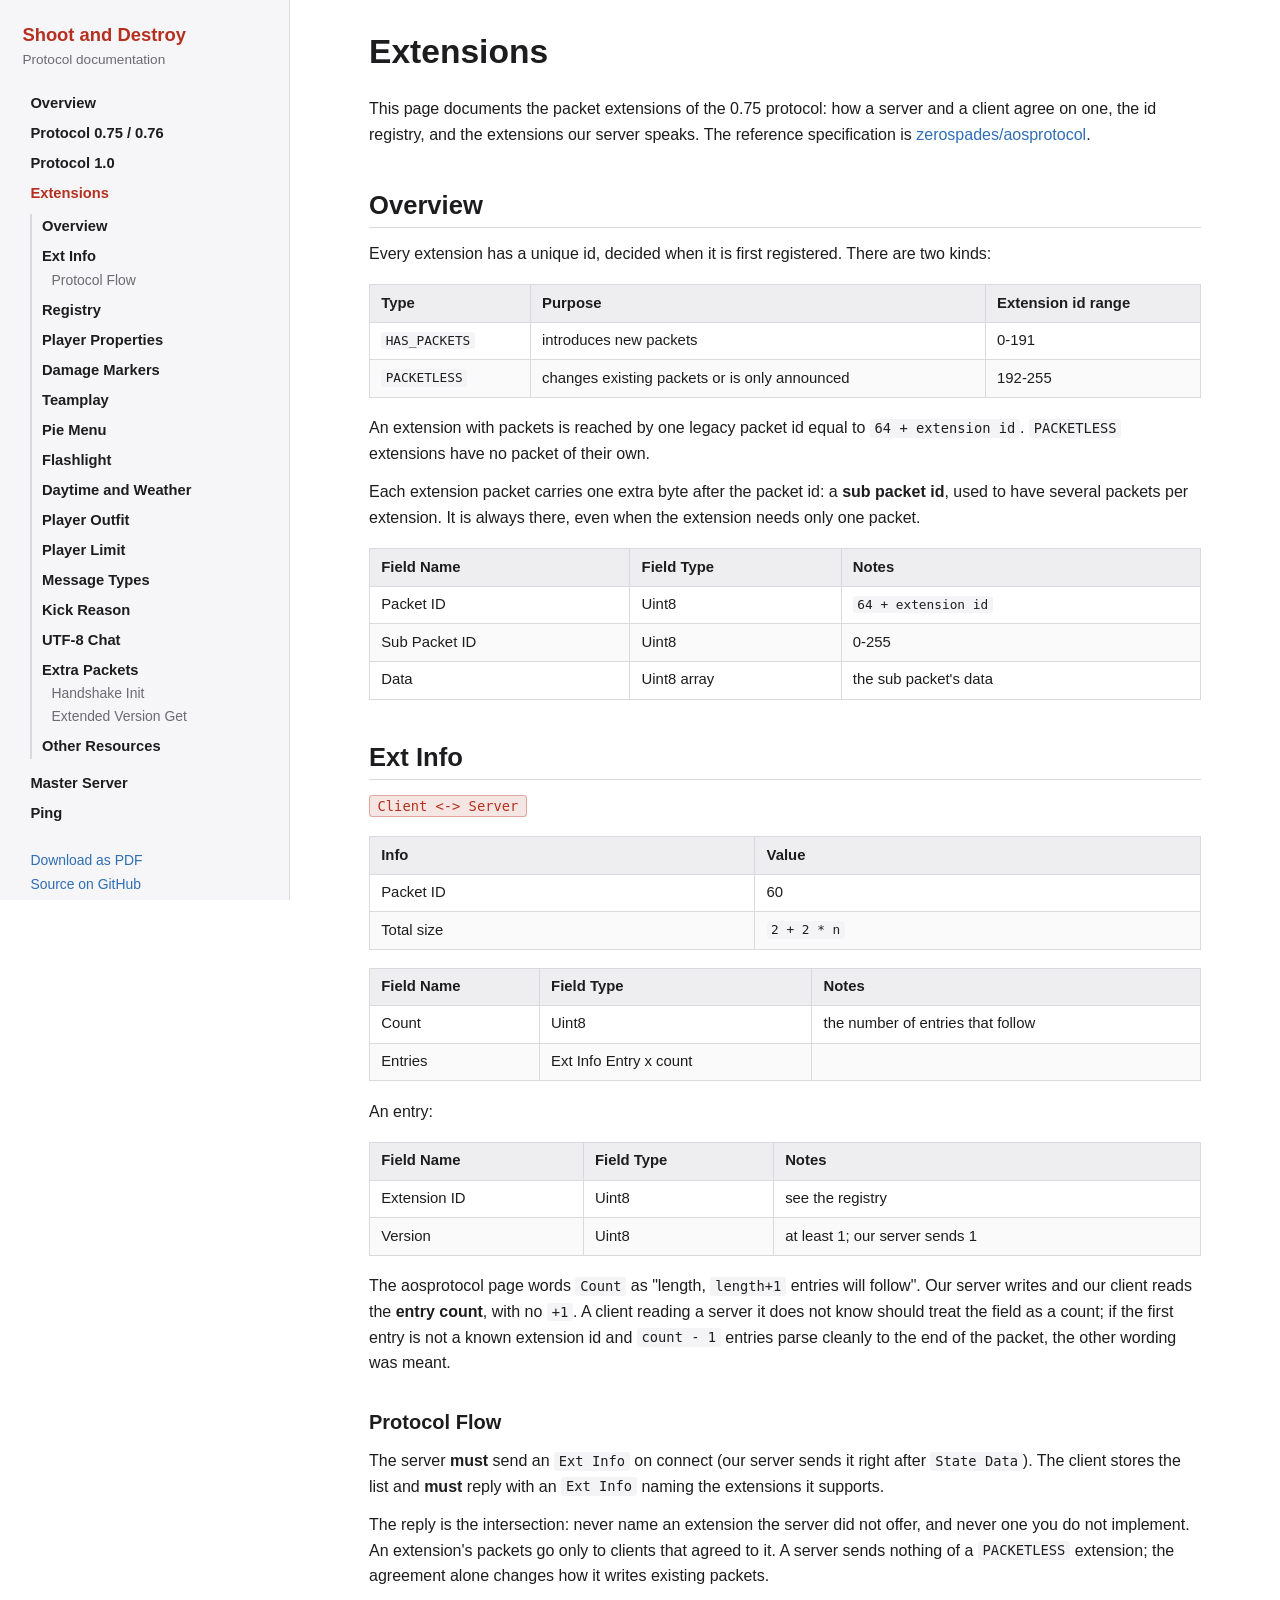
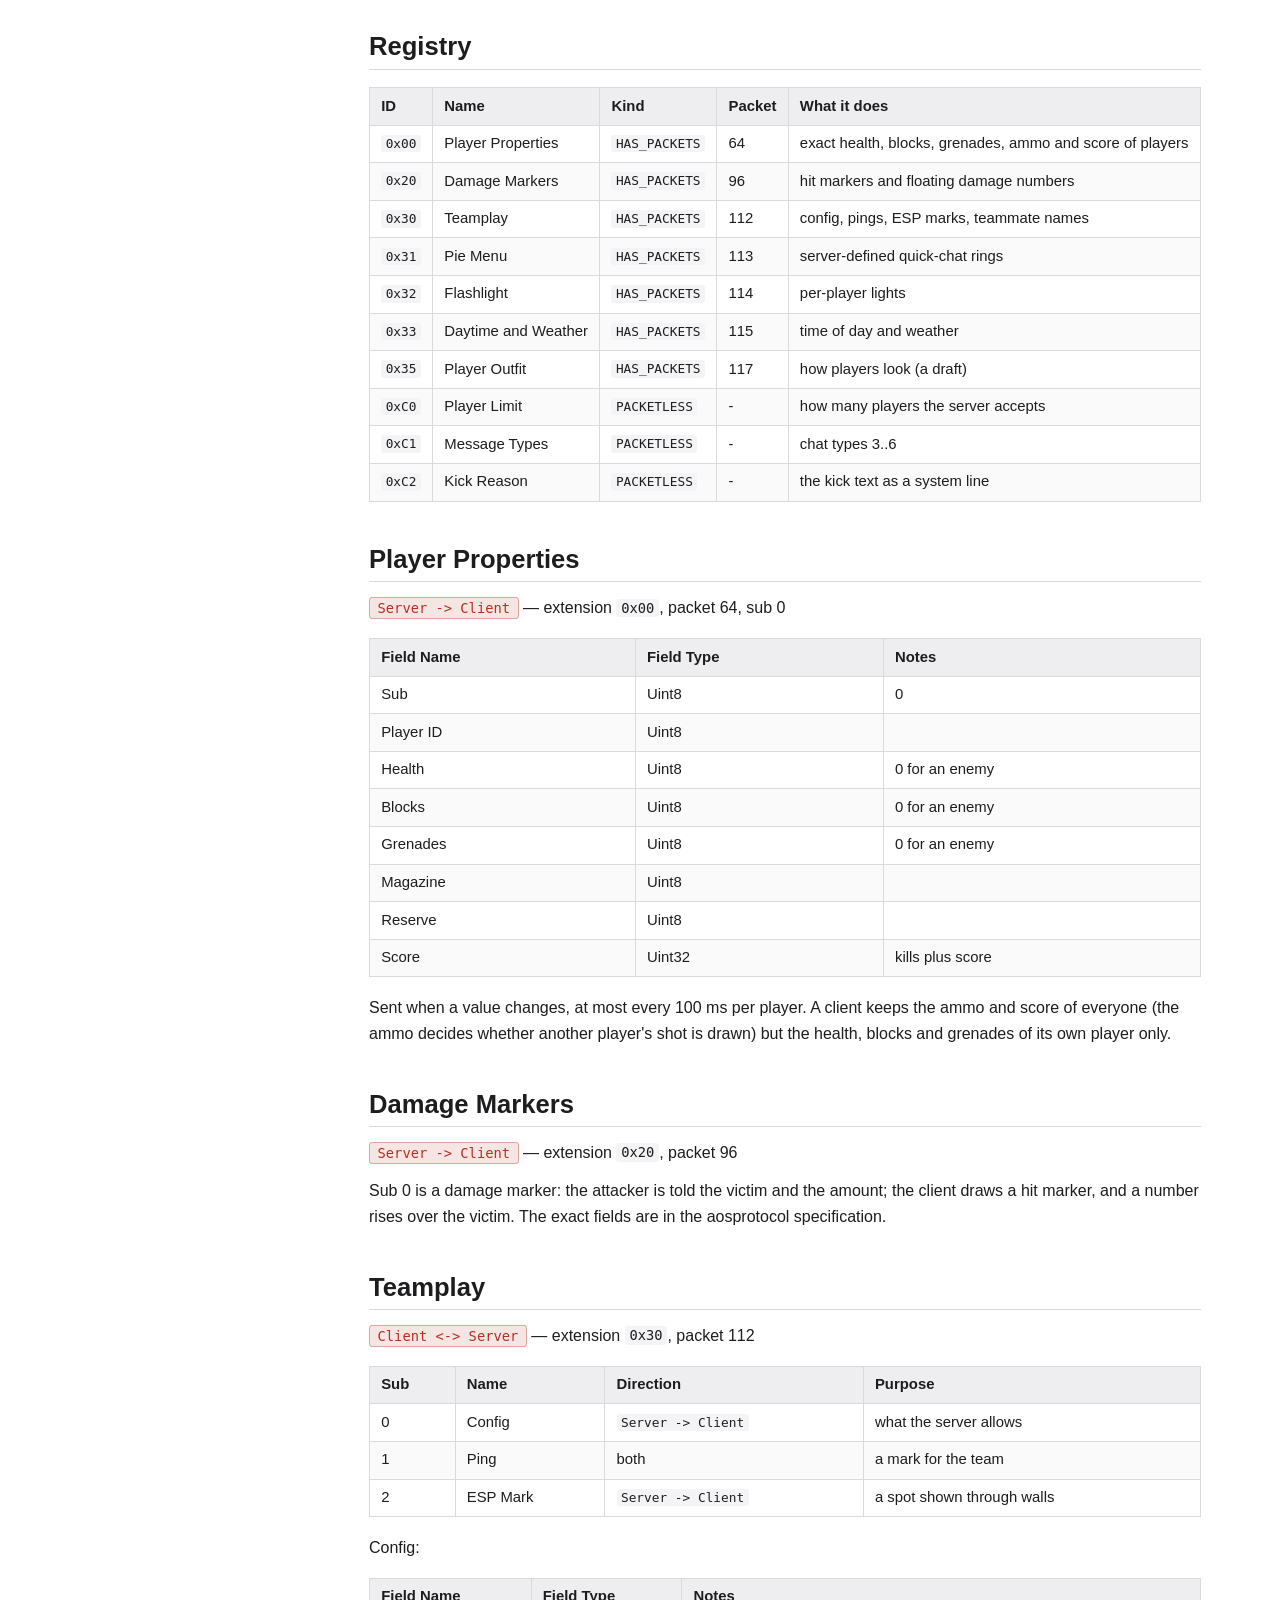
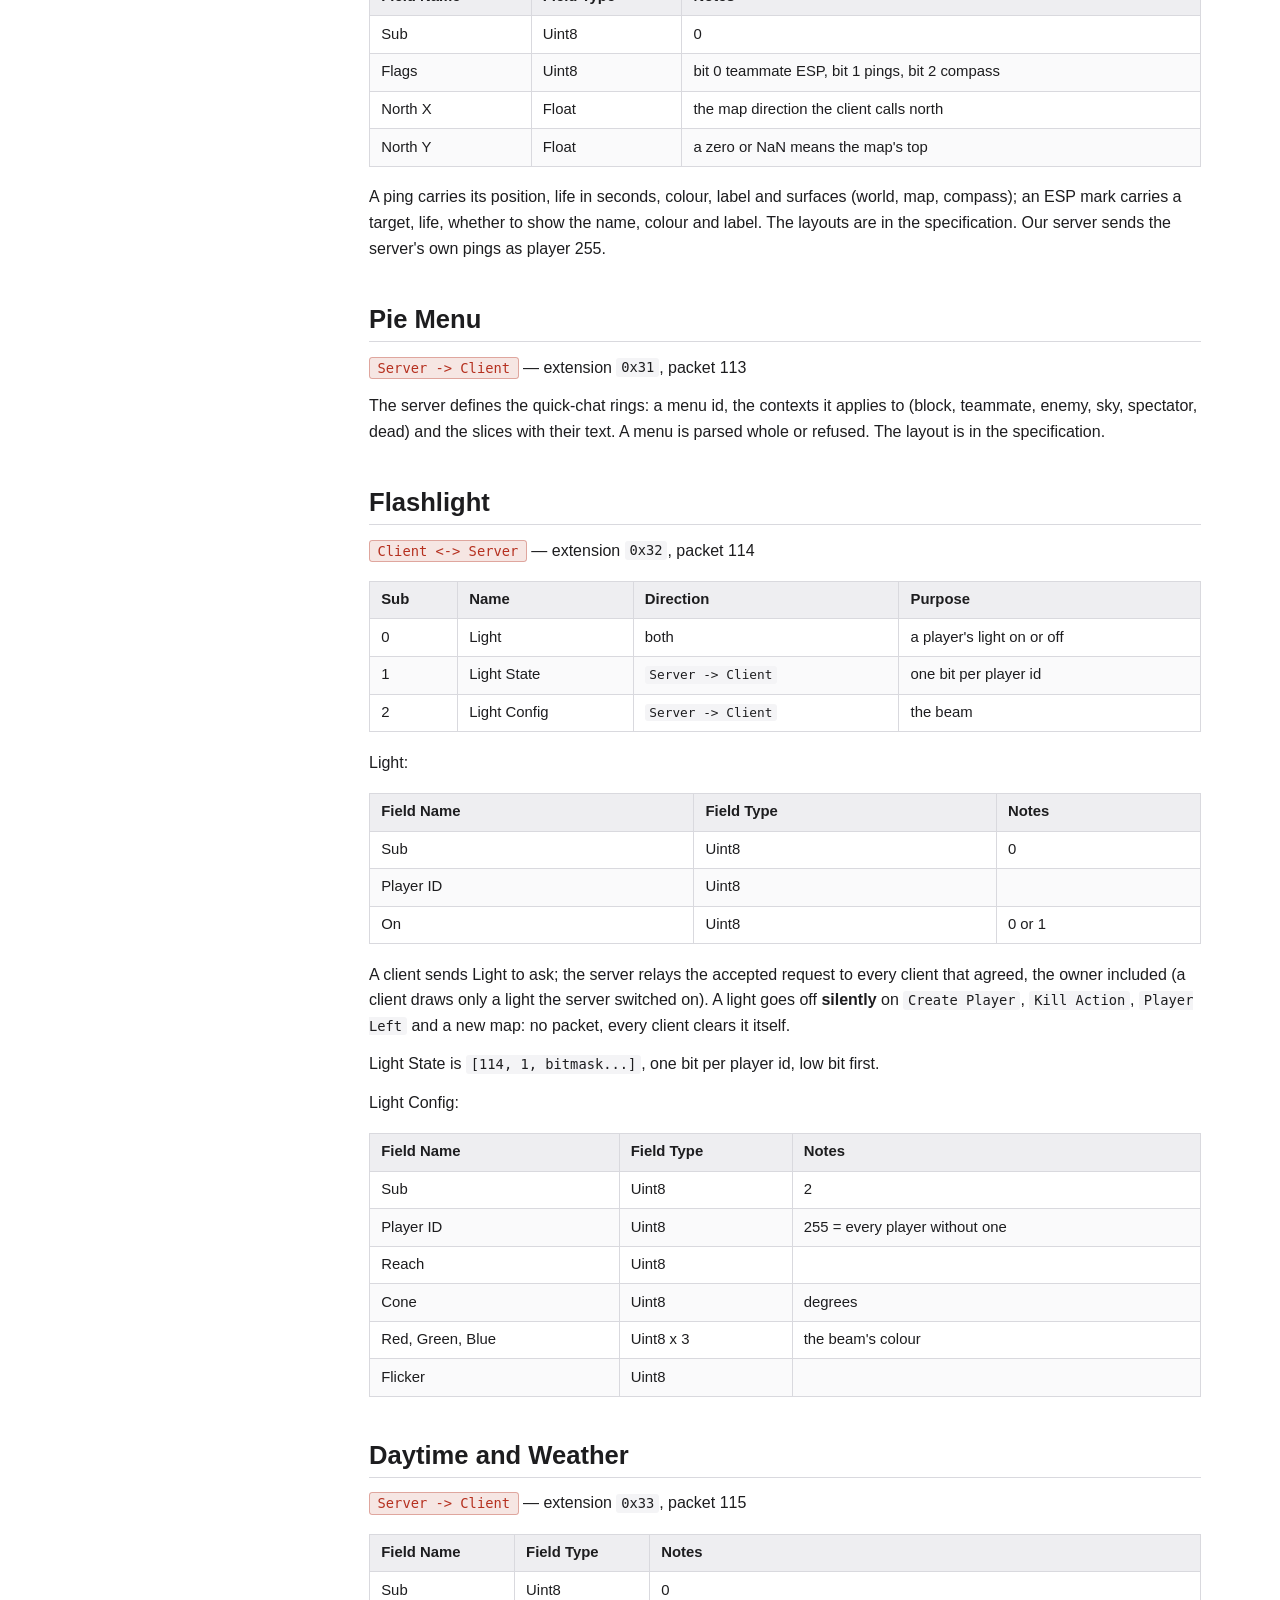
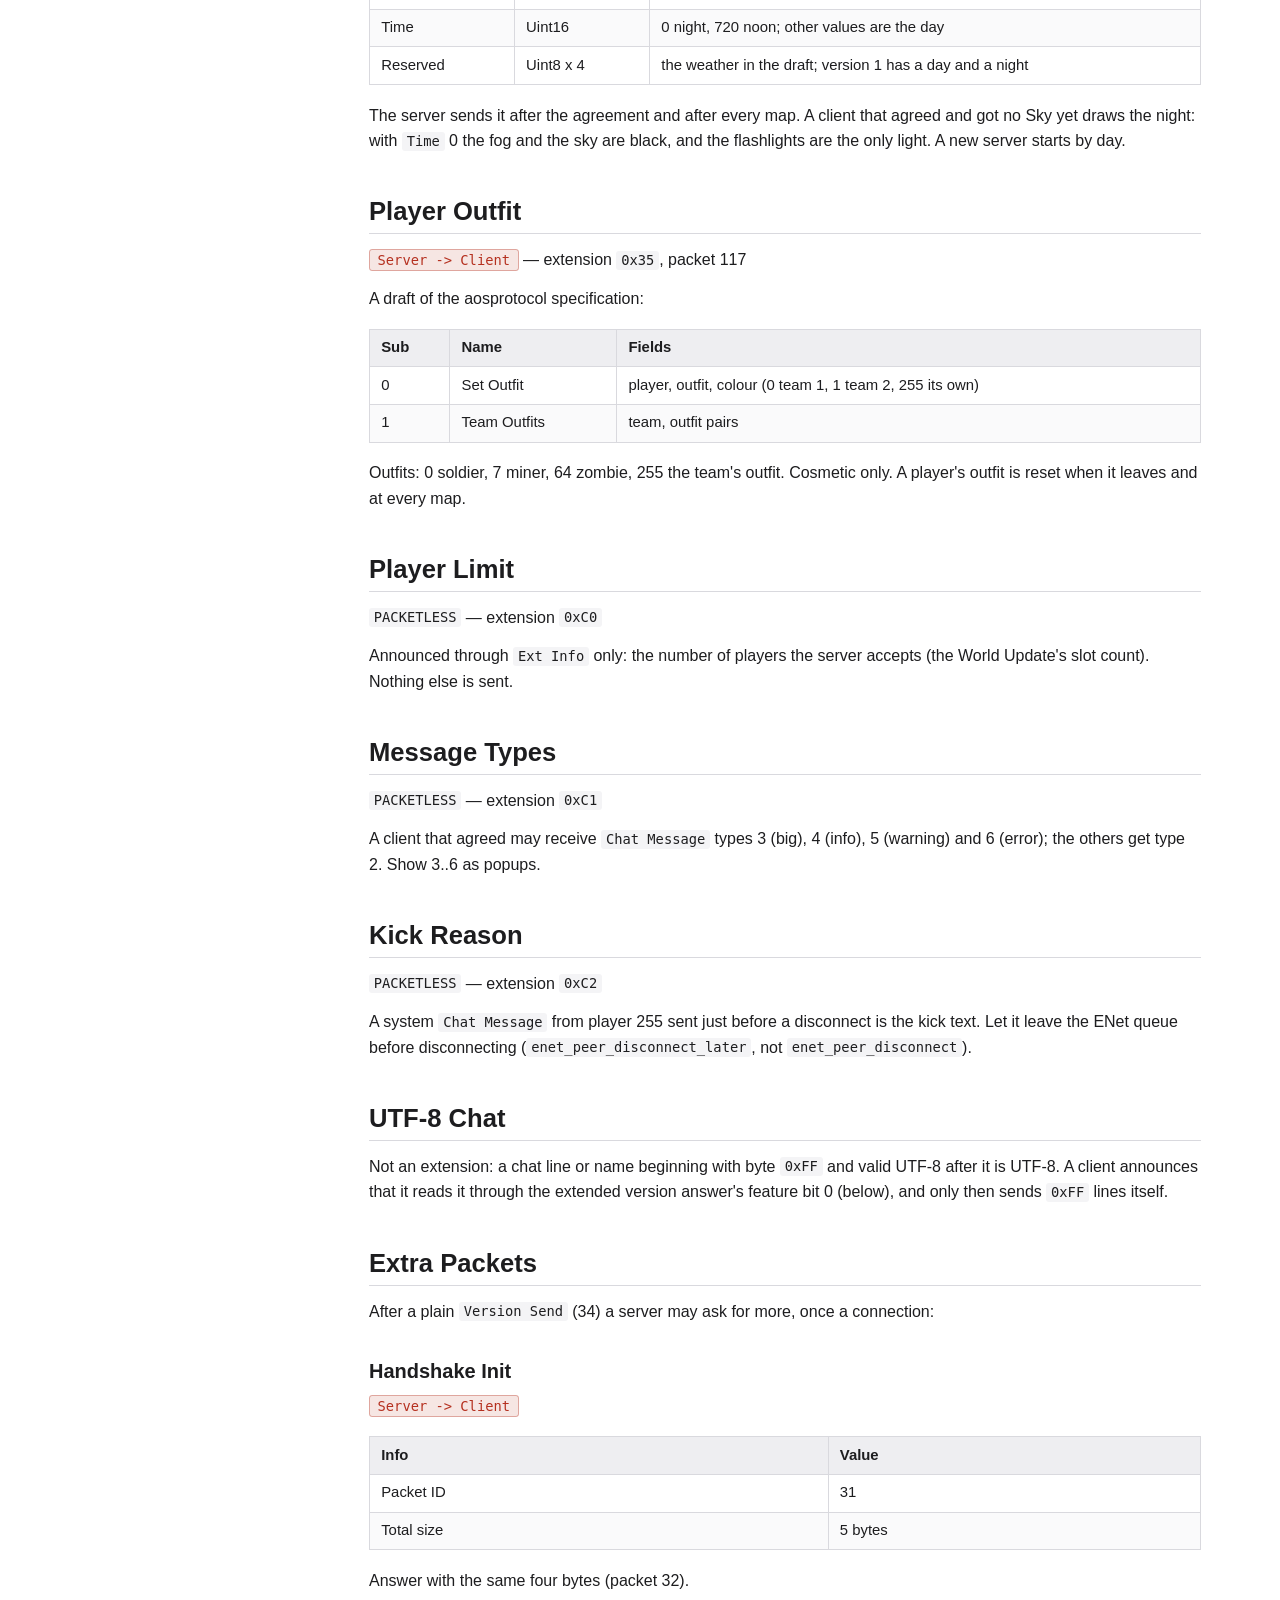
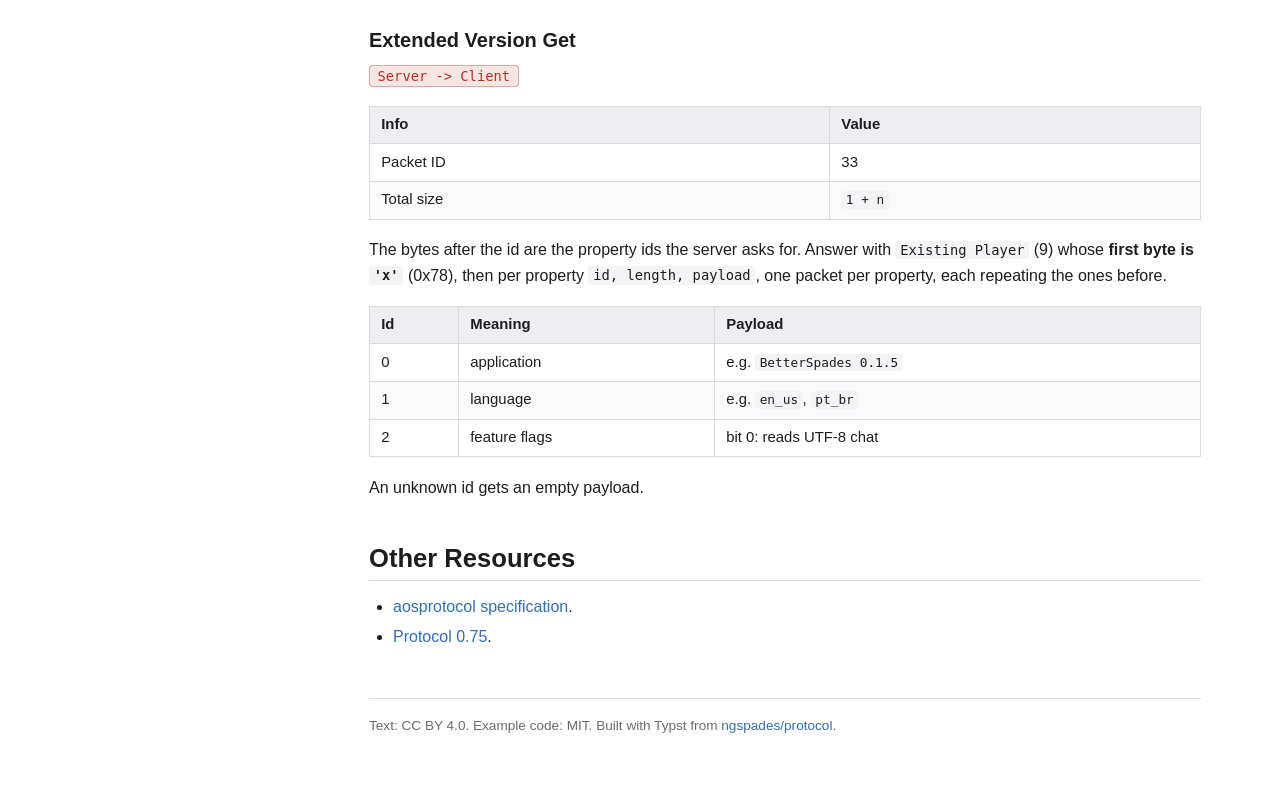
==== extensions/index.html @ 99707daf "Site built from 164c2e4" ====
<!DOCTYPE html><html lang="en"><head><meta charset="utf-8"><meta name="viewport" content="width=device-width, initial-scale=1"><title>Extensions | Shoot and Destroy Protocol Documentation</title><meta name="description" content="The 0.75 protocol extensions: negotiation, the id registry and the extensions our server speaks."><link rel="canonical" href="https://ngspades.github.io/protocol/extensions.html"><link rel="stylesheet" href="../style.css"></head><body><div class="layout"><nav class="sidebar"><a class="brand" href="../index.html">Shoot and Destroy</a><p class="brand-sub">Protocol documentation</p><ul class="pages"><li class><a href="../index.html">Overview</a></li><li class><a href="../protocol075.html">Protocol 0.75 / 0.76</a></li><li class><a href="../protocol10.html">Protocol 1.0</a></li><li class="current"><a href="#">Extensions</a><ul class="toc"><li class="l1"><a href="#overview">Overview</a></li><li class="l1"><a href="#ext-info">Ext Info</a></li><li class="l2"><a href="#protocol-flow">Protocol Flow</a></li><li class="l1"><a href="#registry">Registry</a></li><li class="l1"><a href="#player-properties">Player Properties</a></li><li class="l1"><a href="#damage-markers">Damage Markers</a></li><li class="l1"><a href="#teamplay">Teamplay</a></li><li class="l1"><a href="#pie-menu">Pie Menu</a></li><li class="l1"><a href="#flashlight">Flashlight</a></li><li class="l1"><a href="#daytime-and-weather">Daytime and Weather</a></li><li class="l1"><a href="#player-outfit">Player Outfit</a></li><li class="l1"><a href="#player-limit">Player Limit</a></li><li class="l1"><a href="#message-types">Message Types</a></li><li class="l1"><a href="#kick-reason">Kick Reason</a></li><li class="l1"><a href="#utf-8-chat">UTF-8 Chat</a></li><li class="l1"><a href="#extra-packets">Extra Packets</a></li><li class="l2"><a href="#handshake-init">Handshake Init</a></li><li class="l2"><a href="#extended-version-get">Extended Version Get</a></li><li class="l1"><a href="#other-resources">Other Resources</a></li></ul></li><li class><a href="../protocolmaster.html">Master Server</a></li><li class><a href="../protocolping.html">Ping</a></li></ul><p class="side-links"><a href="../pdf/ngspades-protocol.pdf">Download as PDF</a><a href="https://github.com/ngspades/protocol">Source on GitHub</a><a href="https://github.com/ngspades/protocol/tree/main/examples">C and Godot examples</a></p></nav><main><article class="doc"><h1>Extensions</h1><p>This page documents the packet extensions of the 0.75 protocol: how a server and a client agree on one, the id registry, and the extensions our server speaks. The reference specification is <a href="https://github.com/zerospades/aosprotocol">zerospades/aosprotocol</a>.</p><h2 id="overview"><a class="hl" href="#overview">Overview</a></h2><p>Every extension has a unique id, decided when it is first registered. There are two kinds:</p><div class="table-wrap"><table><thead><tr><th>Type</th><th>Purpose</th><th>Extension id range</th></tr></thead><tbody><tr><td><code>HAS_PACKETS</code></td><td>introduces new packets</td><td>0-191</td></tr><tr><td><code>PACKETLESS</code></td><td>changes existing packets or is only announced</td><td>192-255</td></tr></tbody></table></div><p>An extension with packets is reached by one legacy packet id equal to <code>64 + extension id</code>. <code>PACKETLESS</code> extensions have no packet of their own.</p><p>Each extension packet carries one extra byte after the packet id: a <strong>sub packet id</strong>, used to have several packets per extension. It is always there, even when the extension needs only one packet.</p><div class="table-wrap"><table><thead><tr><th>Field Name</th><th>Field Type</th><th>Notes</th></tr></thead><tbody><tr><td>Packet ID</td><td>Uint8</td><td><code>64 + extension id</code></td></tr><tr><td>Sub Packet ID</td><td>Uint8</td><td>0-255</td></tr><tr><td>Data</td><td>Uint8 array</td><td>the sub packet's data</td></tr></tbody></table></div><h2 id="ext-info"><a class="hl" href="#ext-info">Ext Info</a></h2><p class="dir"><code class="dir-badge">Client &lt;-> Server</code></p><div class="table-wrap"><table><thead><tr><th>Info</th><th>Value</th></tr></thead><tbody><tr><td>Packet ID</td><td>60</td></tr><tr><td>Total size</td><td><code>2 + 2 * n</code></td></tr></tbody></table></div><div class="table-wrap"><table><thead><tr><th>Field Name</th><th>Field Type</th><th>Notes</th></tr></thead><tbody><tr><td>Count</td><td>Uint8</td><td>the number of entries that follow</td></tr><tr><td>Entries</td><td>Ext Info Entry x count</td><td></td></tr></tbody></table></div><p>An entry:</p><div class="table-wrap"><table><thead><tr><th>Field Name</th><th>Field Type</th><th>Notes</th></tr></thead><tbody><tr><td>Extension ID</td><td>Uint8</td><td>see the registry</td></tr><tr><td>Version</td><td>Uint8</td><td>at least 1; our server sends 1</td></tr></tbody></table></div><p>The aosprotocol page words <code>Count</code> as "length, <code>length+1</code> entries will follow". Our server writes and our client reads the <strong>entry count</strong>, with no <code>+1</code>. A client reading a server it does not know should treat the field as a count; if the first entry is not a known extension id and <code>count - 1</code> entries parse cleanly to the end of the packet, the other wording was meant.</p><h3 id="protocol-flow"><a class="hl" href="#protocol-flow">Protocol Flow</a></h3><p>The server <strong>must</strong> send an <code>Ext Info</code> on connect (our server sends it right after <code>State Data</code>). The client stores the list and <strong>must</strong> reply with an <code>Ext Info</code> naming the extensions it supports.</p><p>The reply is the intersection: never name an extension the server did not offer, and never one you do not implement. An extension's packets go only to clients that agreed to it. A server sends nothing of a <code>PACKETLESS</code> extension; the agreement alone changes how it writes existing packets.</p><h2 id="registry"><a class="hl" href="#registry">Registry</a></h2><div class="table-wrap"><table><thead><tr><th>ID</th><th>Name</th><th>Kind</th><th>Packet</th><th>What it does</th></tr></thead><tbody><tr><td><code>0x00</code></td><td>Player Properties</td><td><code>HAS_PACKETS</code></td><td>64</td><td>exact health, blocks, grenades, ammo and score of players</td></tr><tr><td><code>0x20</code></td><td>Damage Markers</td><td><code>HAS_PACKETS</code></td><td>96</td><td>hit markers and floating damage numbers</td></tr><tr><td><code>0x30</code></td><td>Teamplay</td><td><code>HAS_PACKETS</code></td><td>112</td><td>config, pings, ESP marks, teammate names</td></tr><tr><td><code>0x31</code></td><td>Pie Menu</td><td><code>HAS_PACKETS</code></td><td>113</td><td>server-defined quick-chat rings</td></tr><tr><td><code>0x32</code></td><td>Flashlight</td><td><code>HAS_PACKETS</code></td><td>114</td><td>per-player lights</td></tr><tr><td><code>0x33</code></td><td>Daytime and Weather</td><td><code>HAS_PACKETS</code></td><td>115</td><td>time of day and weather</td></tr><tr><td><code>0x35</code></td><td>Player Outfit</td><td><code>HAS_PACKETS</code></td><td>117</td><td>how players look (a draft)</td></tr><tr><td><code>0xC0</code></td><td>Player Limit</td><td><code>PACKETLESS</code></td><td>-</td><td>how many players the server accepts</td></tr><tr><td><code>0xC1</code></td><td>Message Types</td><td><code>PACKETLESS</code></td><td>-</td><td>chat types 3..6</td></tr><tr><td><code>0xC2</code></td><td>Kick Reason</td><td><code>PACKETLESS</code></td><td>-</td><td>the kick text as a system line</td></tr></tbody></table></div><h2 id="player-properties"><a class="hl" href="#player-properties">Player Properties</a></h2><p class="dir"><code class="dir-badge">Server -> Client</code> — extension <code>0x00</code>, packet 64, sub 0</p><div class="table-wrap"><table><thead><tr><th>Field Name</th><th>Field Type</th><th>Notes</th></tr></thead><tbody><tr><td>Sub</td><td>Uint8</td><td>0</td></tr><tr><td>Player ID</td><td>Uint8</td><td></td></tr><tr><td>Health</td><td>Uint8</td><td>0 for an enemy</td></tr><tr><td>Blocks</td><td>Uint8</td><td>0 for an enemy</td></tr><tr><td>Grenades</td><td>Uint8</td><td>0 for an enemy</td></tr><tr><td>Magazine</td><td>Uint8</td><td></td></tr><tr><td>Reserve</td><td>Uint8</td><td></td></tr><tr><td>Score</td><td>Uint32</td><td>kills plus score</td></tr></tbody></table></div><p>Sent when a value changes, at most every 100 ms per player. A client keeps the ammo and score of everyone (the ammo decides whether another player's shot is drawn) but the health, blocks and grenades of its own player only.</p><h2 id="damage-markers"><a class="hl" href="#damage-markers">Damage Markers</a></h2><p class="dir"><code class="dir-badge">Server -> Client</code> — extension <code>0x20</code>, packet 96</p><p>Sub 0 is a damage marker: the attacker is told the victim and the amount; the client draws a hit marker, and a number rises over the victim. The exact fields are in the aosprotocol specification.</p><h2 id="teamplay"><a class="hl" href="#teamplay">Teamplay</a></h2><p class="dir"><code class="dir-badge">Client &lt;-> Server</code> — extension <code>0x30</code>, packet 112</p><div class="table-wrap"><table><thead><tr><th>Sub</th><th>Name</th><th>Direction</th><th>Purpose</th></tr></thead><tbody><tr><td>0</td><td>Config</td><td><code>Server -> Client</code></td><td>what the server allows</td></tr><tr><td>1</td><td>Ping</td><td>both</td><td>a mark for the team</td></tr><tr><td>2</td><td>ESP Mark</td><td><code>Server -> Client</code></td><td>a spot shown through walls</td></tr></tbody></table></div><p>Config:</p><div class="table-wrap"><table><thead><tr><th>Field Name</th><th>Field Type</th><th>Notes</th></tr></thead><tbody><tr><td>Sub</td><td>Uint8</td><td>0</td></tr><tr><td>Flags</td><td>Uint8</td><td>bit 0 teammate ESP, bit 1 pings, bit 2 compass</td></tr><tr><td>North X</td><td>Float</td><td>the map direction the client calls north</td></tr><tr><td>North Y</td><td>Float</td><td>a zero or NaN means the map's top</td></tr></tbody></table></div><p>A ping carries its position, life in seconds, colour, label and surfaces (world, map, compass); an ESP mark carries a target, life, whether to show the name, colour and label. The layouts are in the specification. Our server sends the server's own pings as player 255.</p><h2 id="pie-menu"><a class="hl" href="#pie-menu">Pie Menu</a></h2><p class="dir"><code class="dir-badge">Server -> Client</code> — extension <code>0x31</code>, packet 113</p><p>The server defines the quick-chat rings: a menu id, the contexts it applies to (block, teammate, enemy, sky, spectator, dead) and the slices with their text. A menu is parsed whole or refused. The layout is in the specification.</p><h2 id="flashlight"><a class="hl" href="#flashlight">Flashlight</a></h2><p class="dir"><code class="dir-badge">Client &lt;-> Server</code> — extension <code>0x32</code>, packet 114</p><div class="table-wrap"><table><thead><tr><th>Sub</th><th>Name</th><th>Direction</th><th>Purpose</th></tr></thead><tbody><tr><td>0</td><td>Light</td><td>both</td><td>a player's light on or off</td></tr><tr><td>1</td><td>Light State</td><td><code>Server -> Client</code></td><td>one bit per player id</td></tr><tr><td>2</td><td>Light Config</td><td><code>Server -> Client</code></td><td>the beam</td></tr></tbody></table></div><p>Light:</p><div class="table-wrap"><table><thead><tr><th>Field Name</th><th>Field Type</th><th>Notes</th></tr></thead><tbody><tr><td>Sub</td><td>Uint8</td><td>0</td></tr><tr><td>Player ID</td><td>Uint8</td><td></td></tr><tr><td>On</td><td>Uint8</td><td>0 or 1</td></tr></tbody></table></div><p>A client sends Light to ask; the server relays the accepted request to every client that agreed, the owner included (a client draws only a light the server switched on). A light goes off <strong>silently</strong> on <code>Create Player</code>, <code>Kill Action</code>, <code>Player Left</code> and a new map: no packet, every client clears it itself.</p><p>Light State is <code>[114, 1, bitmask...]</code>, one bit per player id, low bit first.</p><p>Light Config:</p><div class="table-wrap"><table><thead><tr><th>Field Name</th><th>Field Type</th><th>Notes</th></tr></thead><tbody><tr><td>Sub</td><td>Uint8</td><td>2</td></tr><tr><td>Player ID</td><td>Uint8</td><td>255 = every player without one</td></tr><tr><td>Reach</td><td>Uint8</td><td></td></tr><tr><td>Cone</td><td>Uint8</td><td>degrees</td></tr><tr><td>Red, Green, Blue</td><td>Uint8 x 3</td><td>the beam's colour</td></tr><tr><td>Flicker</td><td>Uint8</td><td></td></tr></tbody></table></div><h2 id="daytime-and-weather"><a class="hl" href="#daytime-and-weather">Daytime and Weather</a></h2><p class="dir"><code class="dir-badge">Server -> Client</code> — extension <code>0x33</code>, packet 115</p><div class="table-wrap"><table><thead><tr><th>Field Name</th><th>Field Type</th><th>Notes</th></tr></thead><tbody><tr><td>Sub</td><td>Uint8</td><td>0</td></tr><tr><td>Time</td><td>Uint16</td><td>0 night, 720 noon; other values are the day</td></tr><tr><td>Reserved</td><td>Uint8 x 4</td><td>the weather in the draft; version 1 has a day and a night</td></tr></tbody></table></div><p>The server sends it after the agreement and after every map. A client that agreed and got no Sky yet draws the night: with <code>Time</code> 0 the fog and the sky are black, and the flashlights are the only light. A new server starts by day.</p><h2 id="player-outfit"><a class="hl" href="#player-outfit">Player Outfit</a></h2><p class="dir"><code class="dir-badge">Server -> Client</code> — extension <code>0x35</code>, packet 117</p><p>A draft of the aosprotocol specification:</p><div class="table-wrap"><table><thead><tr><th>Sub</th><th>Name</th><th>Fields</th></tr></thead><tbody><tr><td>0</td><td>Set Outfit</td><td>player, outfit, colour (0 team 1, 1 team 2, 255 its own)</td></tr><tr><td>1</td><td>Team Outfits</td><td>team, outfit pairs</td></tr></tbody></table></div><p>Outfits: 0 soldier, 7 miner, 64 zombie, 255 the team's outfit. Cosmetic only. A player's outfit is reset when it leaves and at every map.</p><h2 id="player-limit"><a class="hl" href="#player-limit">Player Limit</a></h2><p><code>PACKETLESS</code> — extension <code>0xC0</code></p><p>Announced through <code>Ext Info</code> only: the number of players the server accepts (the World Update's slot count). Nothing else is sent.</p><h2 id="message-types"><a class="hl" href="#message-types">Message Types</a></h2><p><code>PACKETLESS</code> — extension <code>0xC1</code></p><p>A client that agreed may receive <code>Chat Message</code> types 3 (big), 4 (info), 5 (warning) and 6 (error); the others get type 2. Show 3..6 as popups.</p><h2 id="kick-reason"><a class="hl" href="#kick-reason">Kick Reason</a></h2><p><code>PACKETLESS</code> — extension <code>0xC2</code></p><p>A system <code>Chat Message</code> from player 255 sent just before a disconnect is the kick text. Let it leave the ENet queue before disconnecting (<code>enet_peer_disconnect_later</code>, not <code>enet_peer_disconnect</code>).</p><h2 id="utf-8-chat"><a class="hl" href="#utf-8-chat">UTF-8 Chat</a></h2><p>Not an extension: a chat line or name beginning with byte <code>0xFF</code> and valid UTF-8 after it is UTF-8. A client announces that it reads it through the extended version answer's feature bit 0 (below), and only then sends <code>0xFF</code> lines itself.</p><h2 id="extra-packets"><a class="hl" href="#extra-packets">Extra Packets</a></h2><p>After a plain <code>Version Send</code> (34) a server may ask for more, once a connection:</p><h3 id="handshake-init"><a class="hl" href="#handshake-init">Handshake Init</a></h3><p class="dir"><code class="dir-badge">Server -> Client</code></p><div class="table-wrap"><table><thead><tr><th>Info</th><th>Value</th></tr></thead><tbody><tr><td>Packet ID</td><td>31</td></tr><tr><td>Total size</td><td>5 bytes</td></tr></tbody></table></div><p>Answer with the same four bytes (packet 32).</p><h3 id="extended-version-get"><a class="hl" href="#extended-version-get">Extended Version Get</a></h3><p class="dir"><code class="dir-badge">Server -> Client</code></p><div class="table-wrap"><table><thead><tr><th>Info</th><th>Value</th></tr></thead><tbody><tr><td>Packet ID</td><td>33</td></tr><tr><td>Total size</td><td><code>1 + n</code></td></tr></tbody></table></div><p>The bytes after the id are the property ids the server asks for. Answer with <code>Existing Player</code> (9) whose <strong>first byte is <code>'x'</code></strong> (0x78), then per property <code>id, length, payload</code>, one packet per property, each repeating the ones before.</p><div class="table-wrap"><table><thead><tr><th>Id</th><th>Meaning</th><th>Payload</th></tr></thead><tbody><tr><td>0</td><td>application</td><td>e.g. <code>BetterSpades 0.1.5</code></td></tr><tr><td>1</td><td>language</td><td>e.g. <code>en_us</code>, <code>pt_br</code></td></tr><tr><td>2</td><td>feature flags</td><td>bit 0: reads UTF-8 chat</td></tr></tbody></table></div><p>An unknown id gets an empty payload.</p><h2 id="other-resources"><a class="hl" href="#other-resources">Other Resources</a></h2><ul><li><a href="https://github.com/zerospades/aosprotocol">aosprotocol specification</a>.</li><li><a href="../protocol075.html">Protocol 0.75</a>.</li></ul></article><footer>Text: CC BY 4.0. Example code: MIT. Built with Typst from <a href="https://github.com/ngspades/protocol">ngspades/protocol</a>.</footer></main></div></body></html>
---- style.css ----
/* Stylesheet of the website built from the Typst sources (src/template.typ
   writes the markup it styles). Light and dark, no scripts, no web fonts. */

:root {
  --bg: #ffffff;
  --ink: #1d1d1f;
  --muted: #6b6b70;
  --line: #d9d9de;
  --accent: #b5301f;
  --link: #2f6db5;
  --side-bg: #f6f6f8;
  --code-bg: #f4f4f6;
  --head-bg: #eeeef1;
  --stripe: #fafafb;
  --note-bg: #eaf2fb;
  --note-bar: #2f6db5;
  --warn-bg: #fdf1e3;
  --warn-bar: #c77a12;
  --sans: Inter, "Helvetica Neue", Helvetica, Arimo, "Liberation Sans", "DejaVu Sans", system-ui, sans-serif;
  --mono: "JetBrains Mono", Menlo, "DejaVu Sans Mono", "Liberation Mono", ui-monospace, monospace;
}
@media (prefers-color-scheme: dark) {
  :root {
    --bg: #17171a;
    --ink: #e8e8ea;
    --muted: #9b9ba2;
    --line: #35353b;
    --accent: #ef7a66;
    --link: #7fb0ee;
    --side-bg: #1e1e22;
    --code-bg: #25252a;
    --head-bg: #2b2b31;
    --stripe: #1c1c20;
    --note-bg: #1b2a3b;
    --note-bar: #4c8fe0;
    --warn-bg: #3a2a16;
    --warn-bar: #e09a32;
  }
}

* { box-sizing: border-box; }
html { scroll-padding-top: 1rem; }
body {
  margin: 0;
  background: var(--bg);
  color: var(--ink);
  font: 16px/1.6 var(--sans);
  -webkit-text-size-adjust: 100%;
}
a { color: var(--link); text-decoration: none; }
a:hover { text-decoration: underline; }

.layout { display: flex; min-height: 100vh; }

/* ---- sidebar ---- */
.sidebar {
  flex: 0 0 290px;
  width: 290px;
  position: sticky;
  top: 0;
  align-self: flex-start;
  height: 100vh;
  overflow-y: auto;
  padding: 1.4rem 1rem 2rem 1.4rem;
  background: var(--side-bg);
  border-right: 1px solid var(--line);
  font-size: 0.92rem;
  line-height: 1.4;
}
.sidebar .brand { display: block; font-size: 1.15rem; font-weight: 700; color: var(--accent); }
.sidebar .brand:hover { text-decoration: none; }
.sidebar .brand-sub { margin: 0.1rem 0 1.2rem; color: var(--muted); font-size: 0.85rem; }
.sidebar ul { list-style: none; margin: 0; padding: 0; }
.sidebar .pages > li > a { display: block; padding: 0.3rem 0.5rem; border-radius: 4px; color: var(--ink); font-weight: 600; }
.sidebar .pages > li > a:hover { background: var(--line); text-decoration: none; }
.sidebar .pages > li.current > a { color: var(--accent); }
.sidebar .toc { margin: 0.2rem 0 0.6rem 0.5rem; border-left: 2px solid var(--line); }
.sidebar .toc li a { display: block; padding: 0.12rem 0.6rem; color: var(--muted); font-weight: 400; }
.sidebar .toc li a:hover { color: var(--ink); text-decoration: none; }
.sidebar .toc li.l1 a { color: var(--ink); font-weight: 600; margin-top: 0.35rem; }
.sidebar .toc li.l2 a { padding-left: 1.2rem; font-size: 0.87rem; }
.sidebar .side-links { margin-top: 1.4rem; display: flex; flex-direction: column; gap: 0.3rem; padding-left: 0.5rem; font-size: 0.87rem; }

/* ---- content ---- */
main { flex: 1 1 auto; min-width: 0; padding: 2rem 2.5rem 3rem; }
article.doc { max-width: 52rem; margin: 0 auto; }
article h1 { font-size: 2.1rem; line-height: 1.2; margin: 0 0 1.5rem; }
article h2 { font-size: 1.6rem; margin: 2.6rem 0 0.8rem; padding-bottom: 0.3rem; border-bottom: 1px solid var(--line); }
article h3 { font-size: 1.25rem; margin: 2.1rem 0 0.6rem; }
article h4 { font-size: 1.05rem; margin: 1.6rem 0 0.5rem; }
article h2, article h3, article h4 { line-height: 1.3; }
article h2 a.hl, article h3 a.hl, article h4 a.hl { color: inherit; }
article h2 a.hl:hover, article h3 a.hl:hover, article h4 a.hl:hover { text-decoration: none; }
article :target { background: color-mix(in srgb, var(--accent) 14%, transparent); }
article p { margin: 0.8rem 0; }
article ul, article ol { padding-left: 1.5rem; margin: 0.8rem 0; }
article li { margin: 0.3rem 0; }

code, pre { font-family: var(--mono); font-size: 0.86em; }
code { background: var(--code-bg); padding: 0.1em 0.35em; border-radius: 3px; }
pre {
  /* the highlighter's colours are for a light background */
  background: #f6f6f8;
  color: #1d1d1f;
  border: 1px solid var(--line);
  border-radius: 6px;
  padding: 0.8rem 1rem;
  overflow-x: auto;
  line-height: 1.5;
}
pre code { background: none; padding: 0; font-size: 0.9em; }

.table-wrap { overflow-x: auto; margin: 1.1rem 0; }
table { border-collapse: collapse; width: 100%; font-size: 0.93rem; }
th, td { text-align: left; vertical-align: top; padding: 0.4rem 0.7rem; border: 1px solid var(--line); }
th { background: var(--head-bg); font-weight: 600; white-space: nowrap; }
tbody tr:nth-child(even) { background: var(--stripe); }
td code { white-space: pre-wrap; word-break: break-word; }

p.dir { margin: 0.4rem 0 0.8rem; }
code.dir-badge {
  background: color-mix(in srgb, var(--accent) 12%, transparent);
  color: var(--accent);
  border: 1px solid color-mix(in srgb, var(--accent) 35%, transparent);
  padding: 0.15em 0.55em;
}

.callout { margin: 1.2rem 0; padding: 0.7rem 1rem; border-left: 4px solid; border-radius: 0 6px 6px 0; }
.callout p { margin: 0; }
.callout.note { background: var(--note-bg); border-color: var(--note-bar); }
.callout.warning { background: var(--warn-bg); border-color: var(--warn-bar); }

footer { max-width: 52rem; margin: 3rem auto 0; padding-top: 1rem; border-top: 1px solid var(--line); color: var(--muted); font-size: 0.85rem; }

@media (max-width: 900px) {
  .layout { display: block; }
  .sidebar { position: static; width: auto; height: auto; border-right: 0; border-bottom: 1px solid var(--line); }
  .sidebar .toc { display: none; }
  main { padding: 1.2rem 1rem 2rem; }
  article h1 { font-size: 1.7rem; }
}
@media print {
  .sidebar { display: none; }
  main { padding: 0; }
}
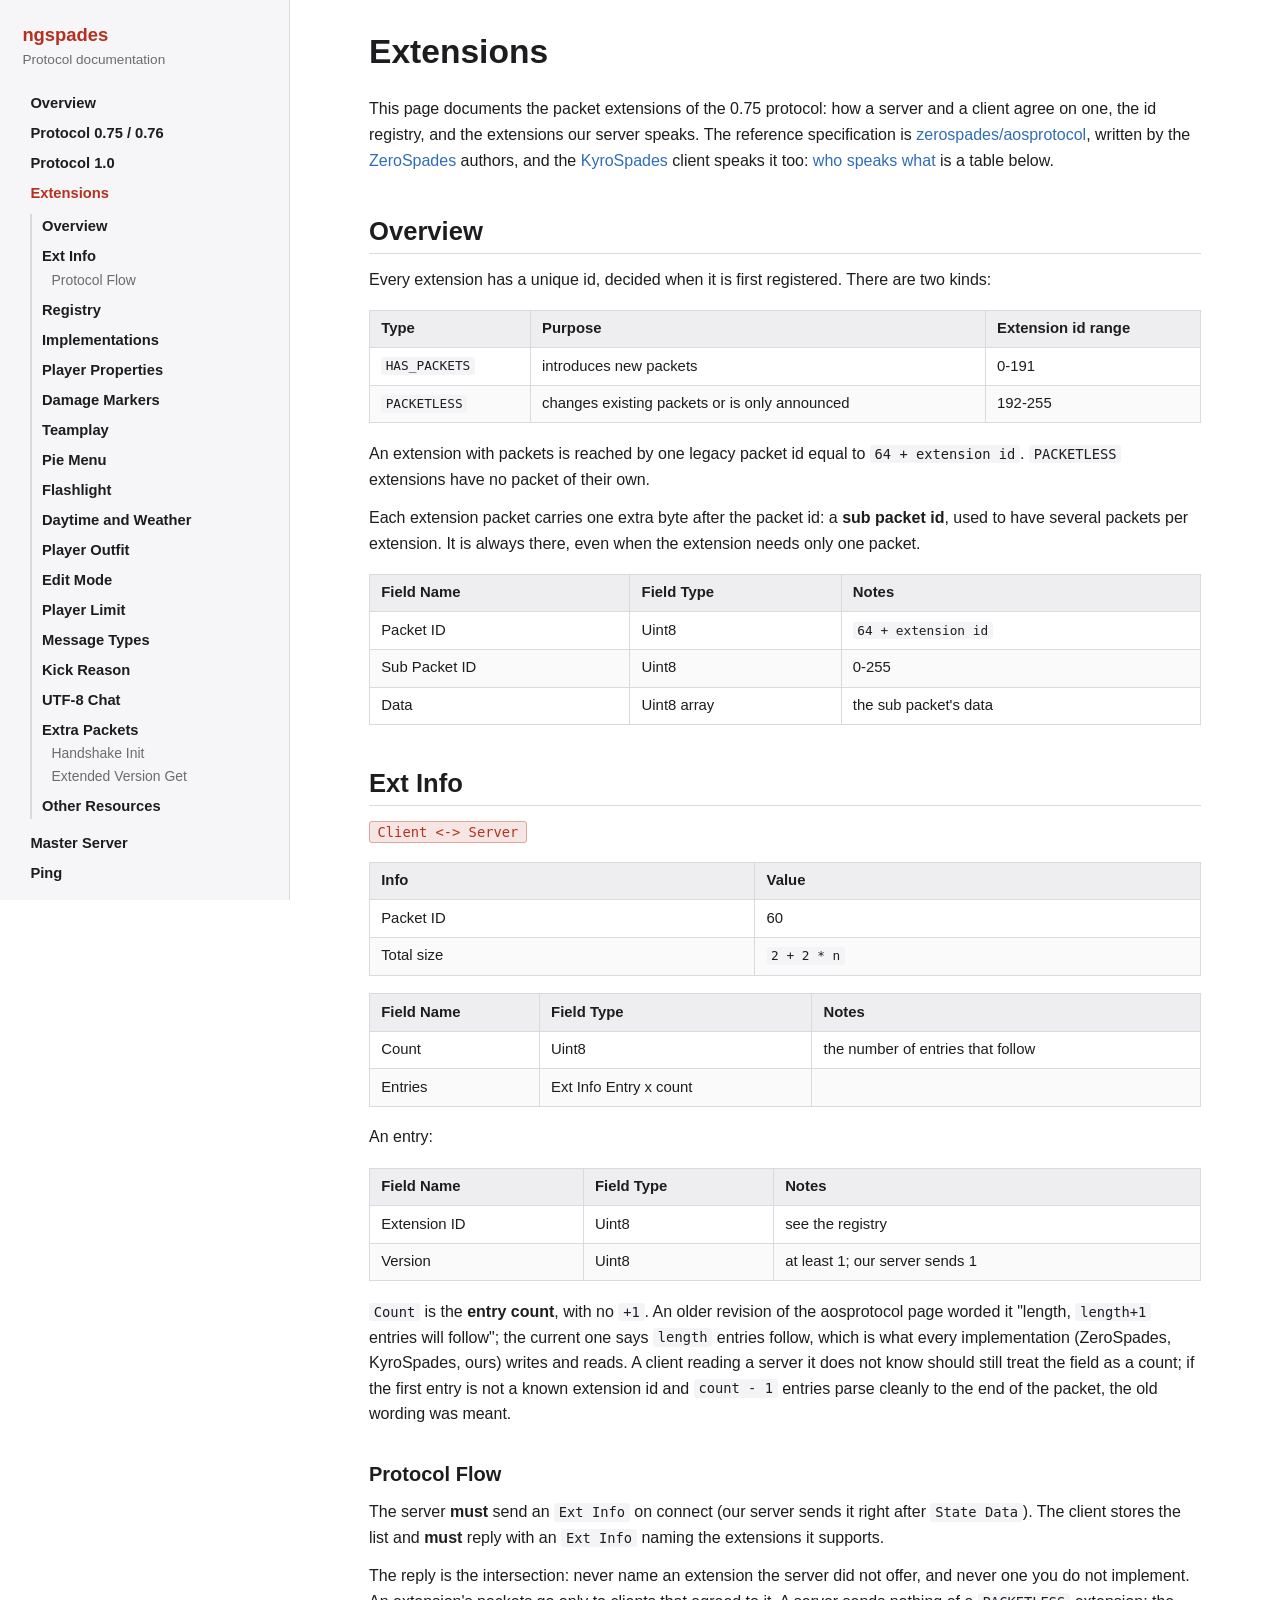
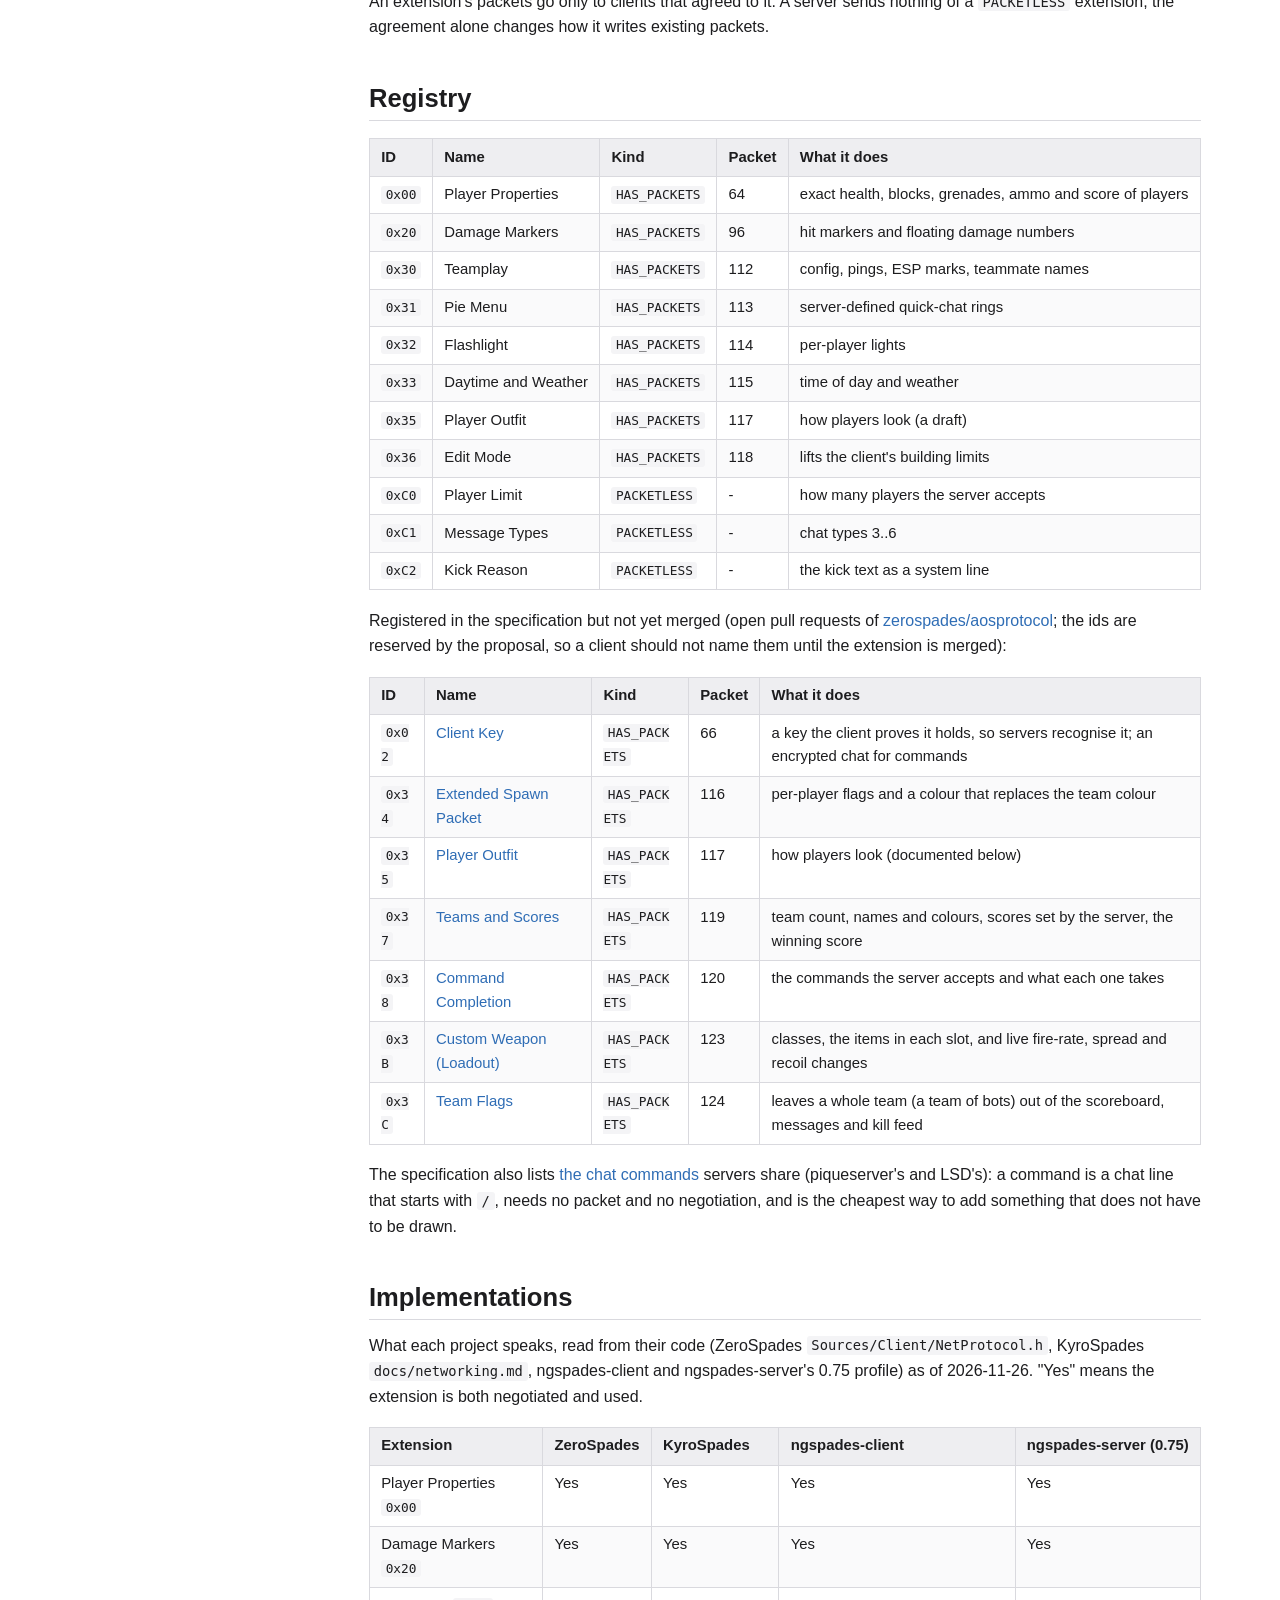
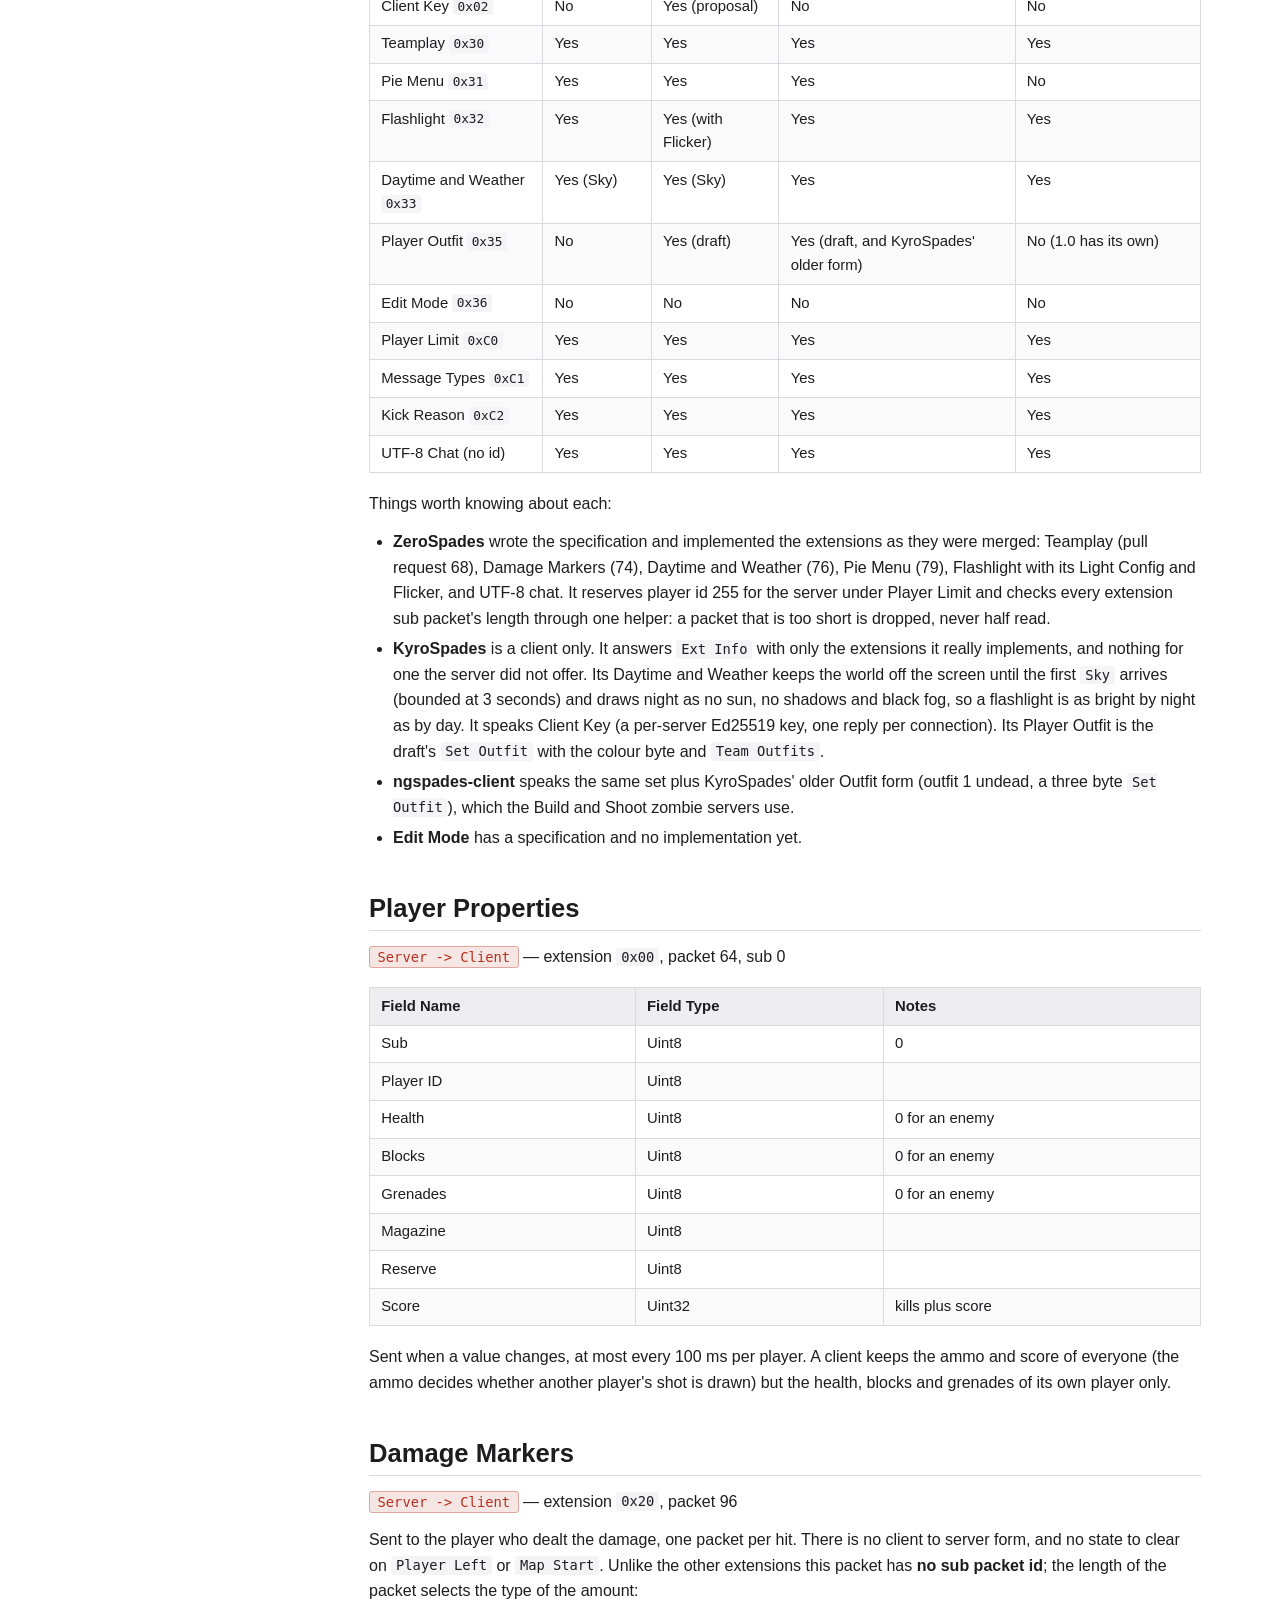
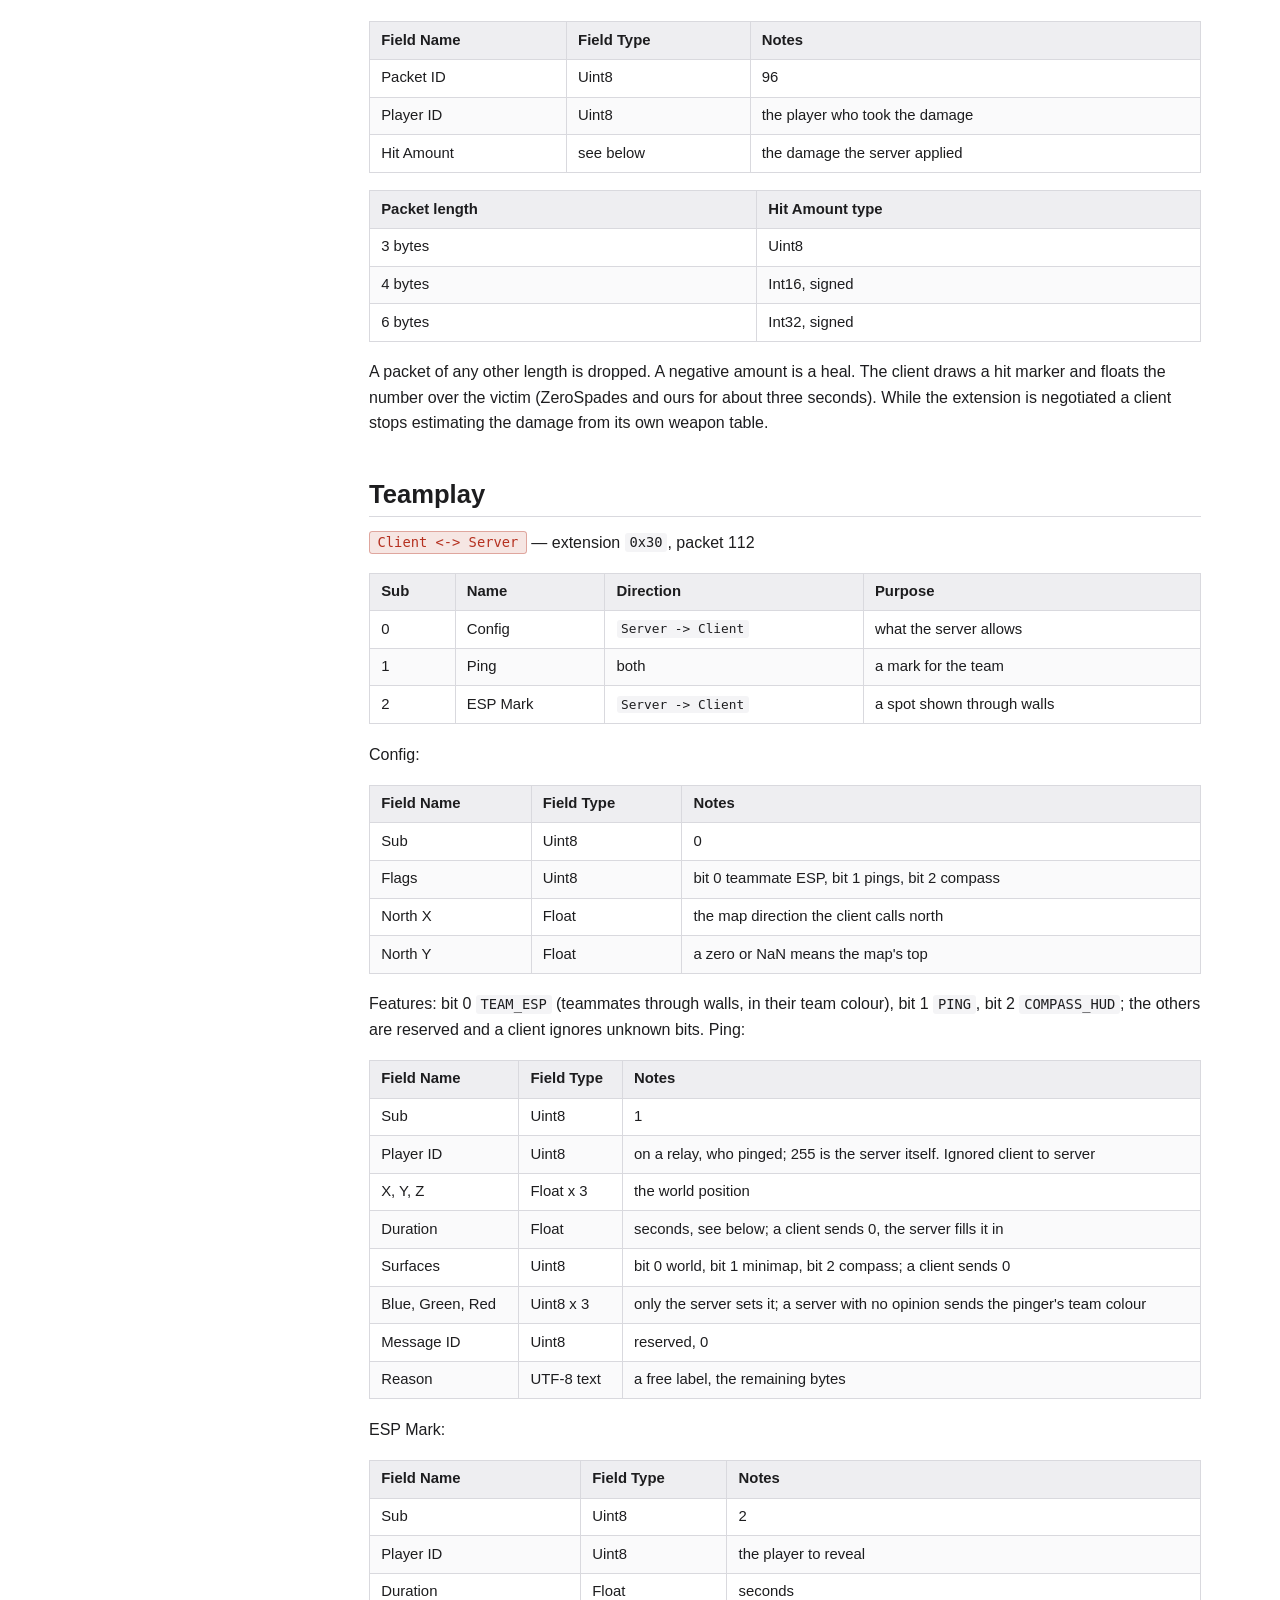
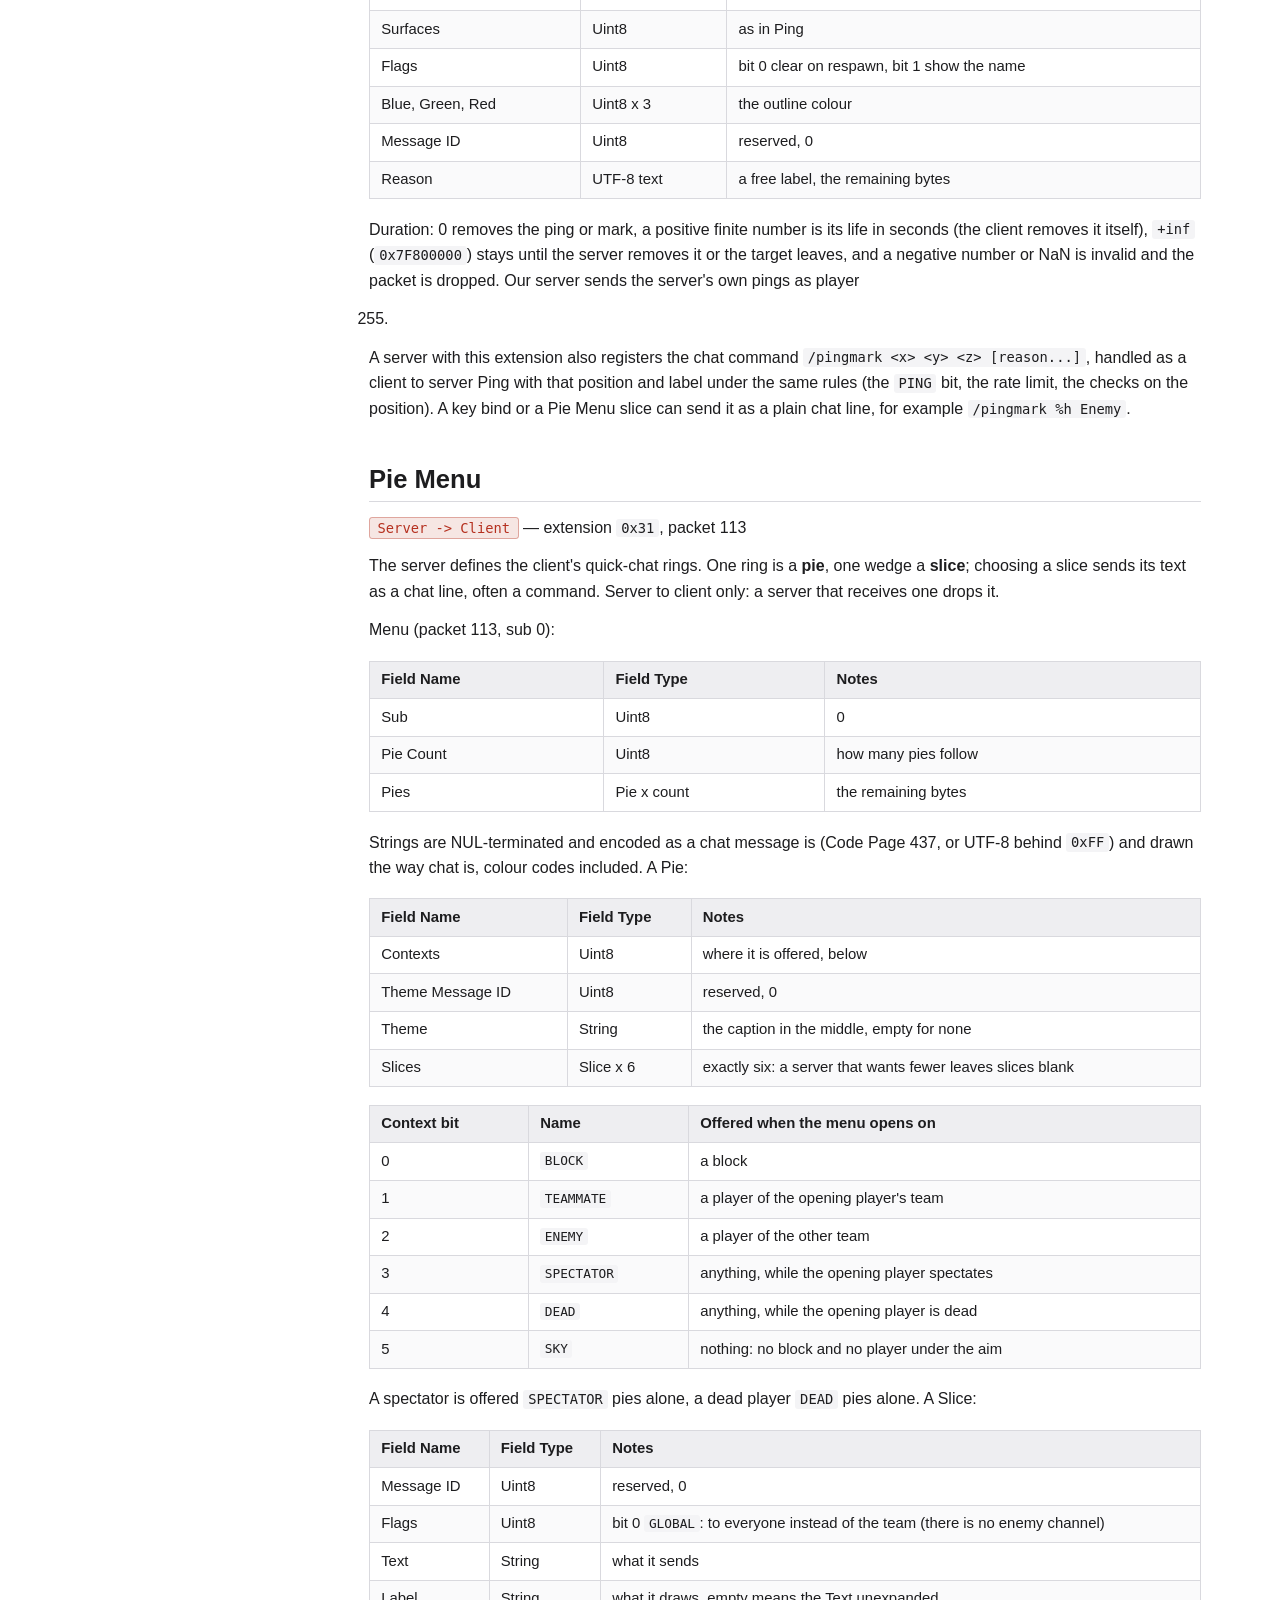
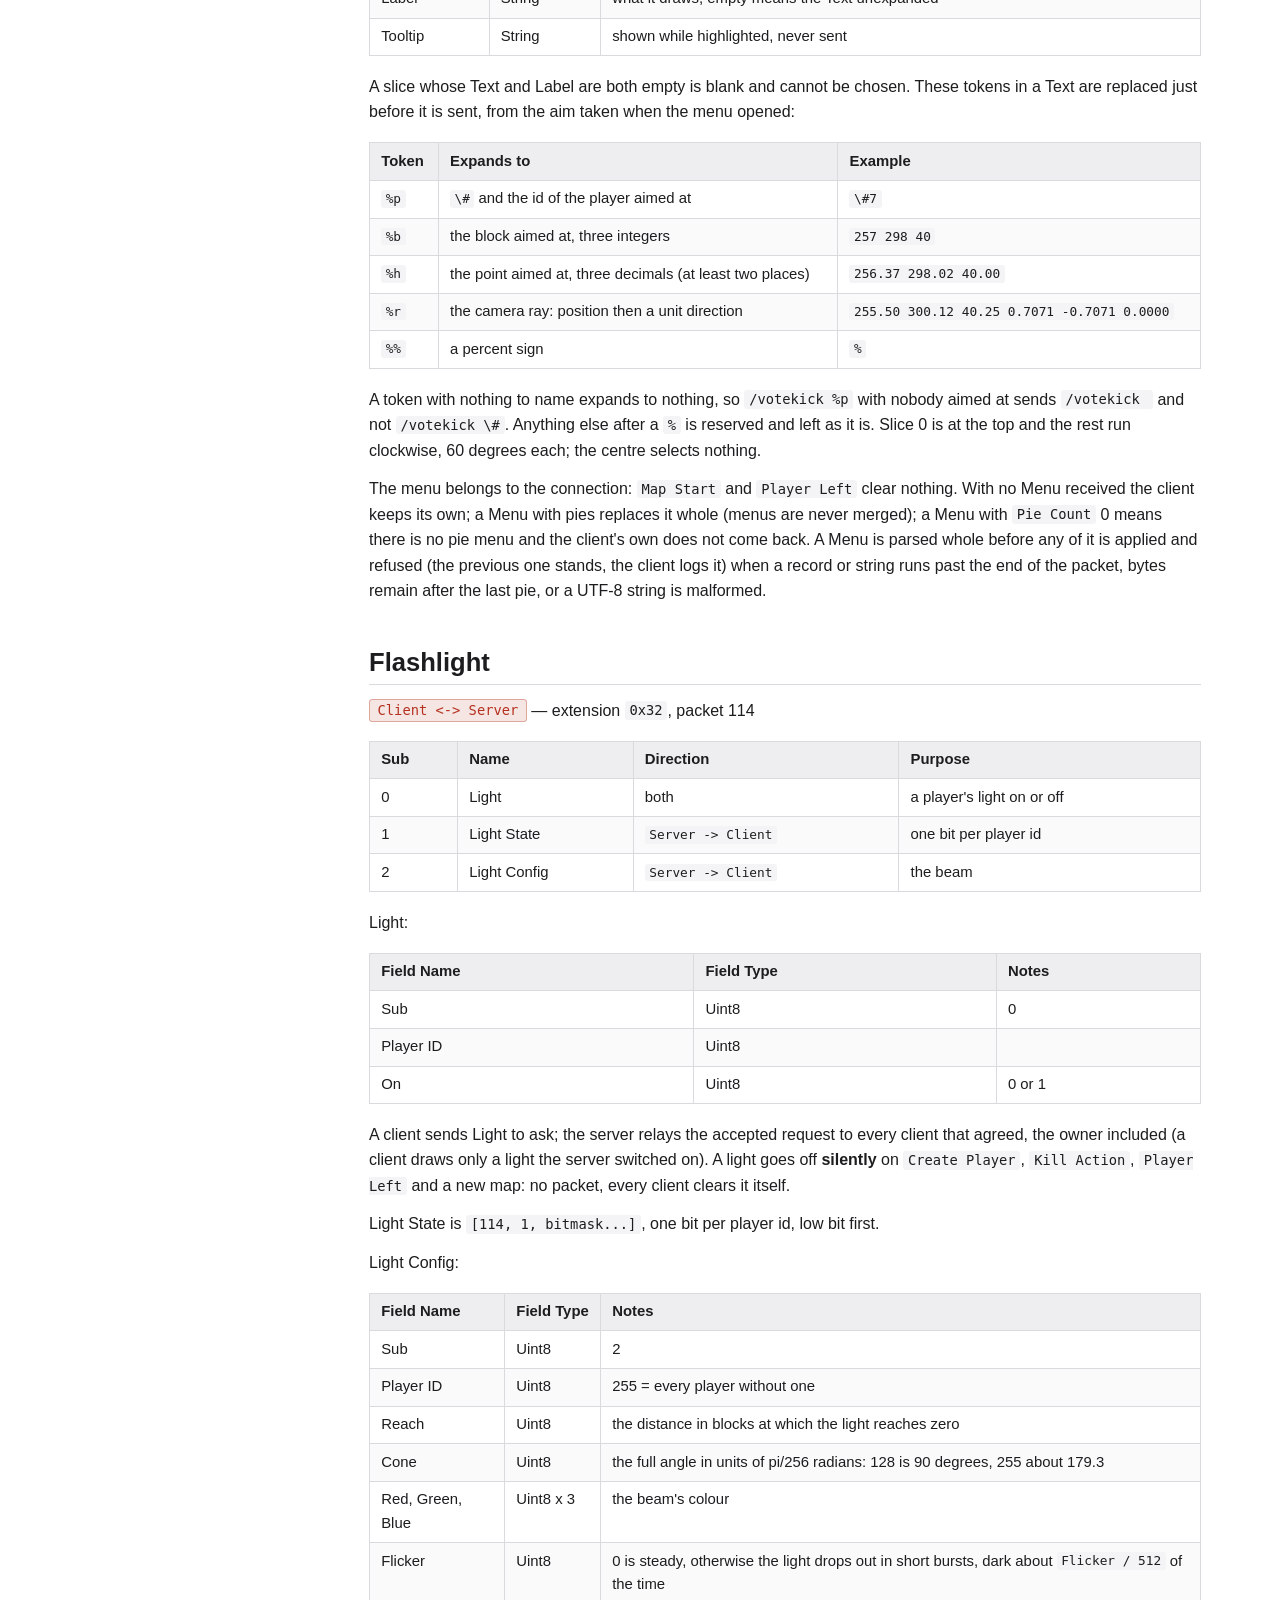
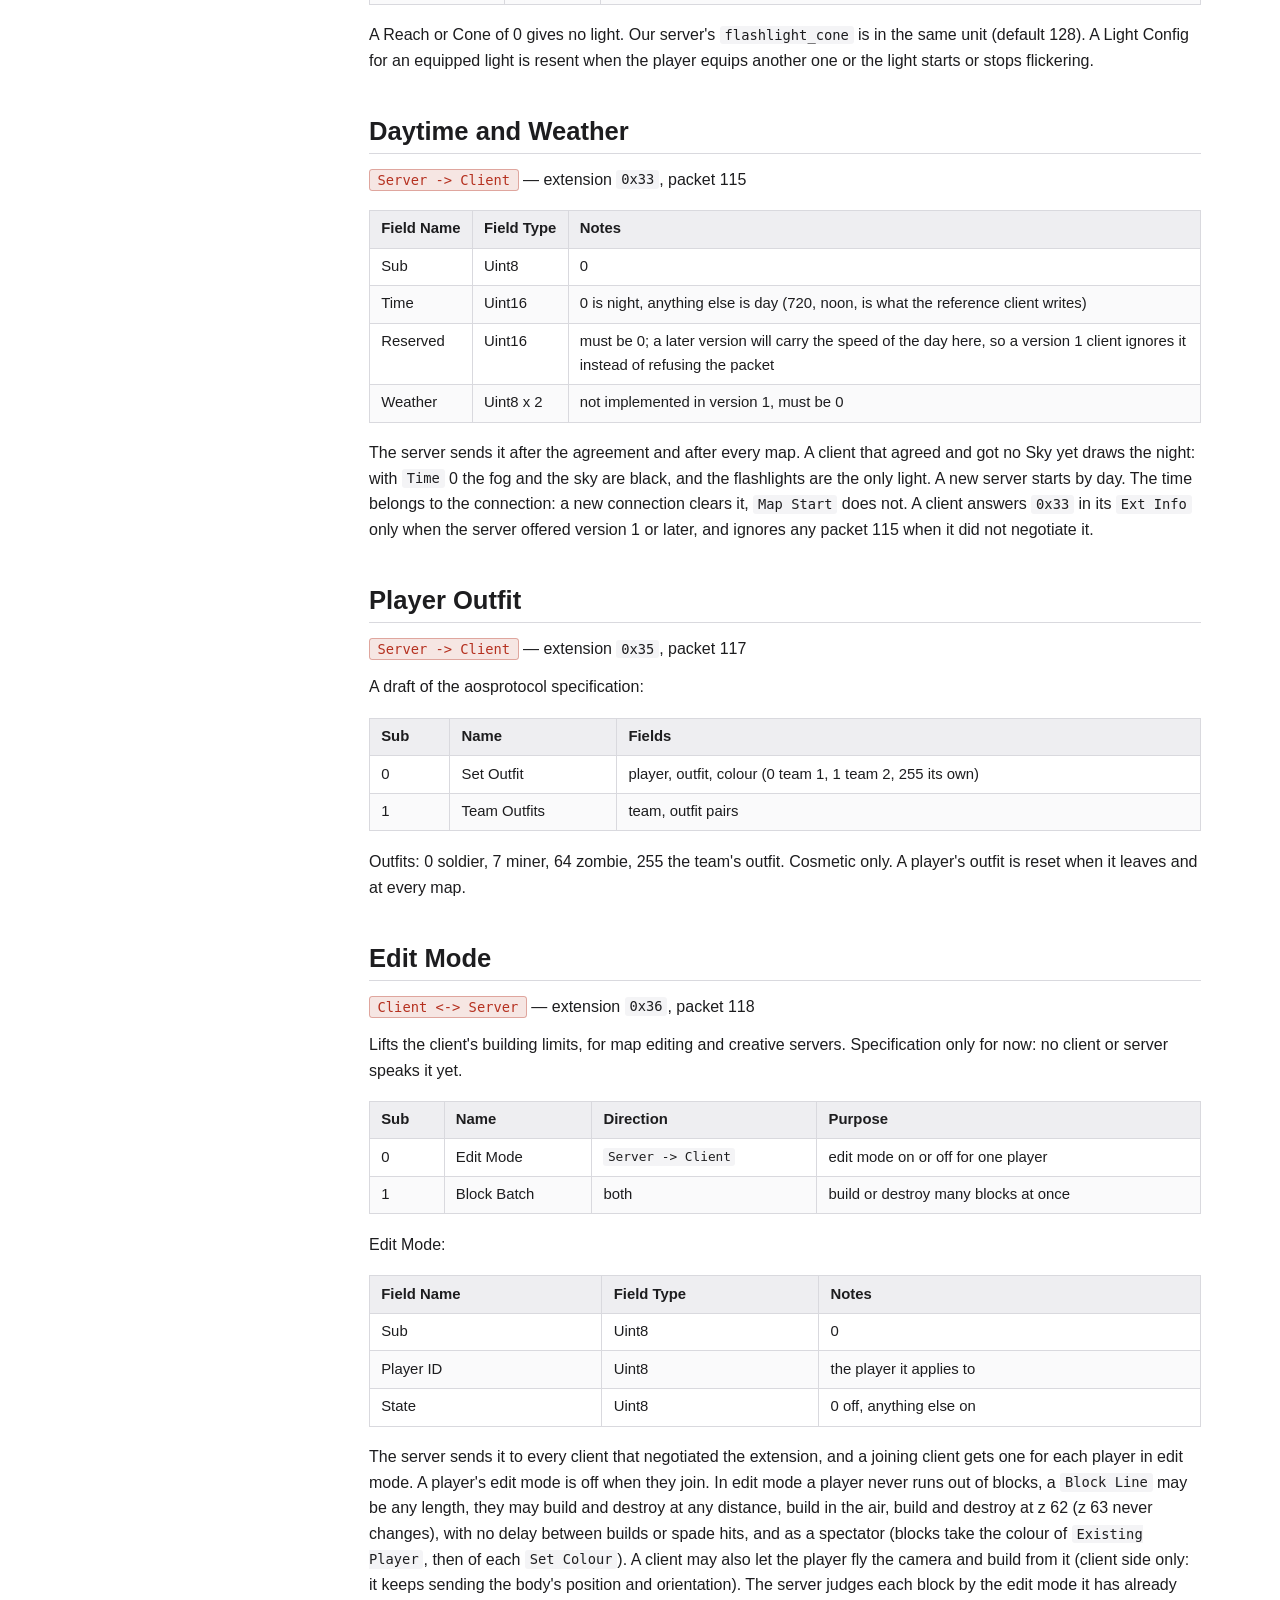
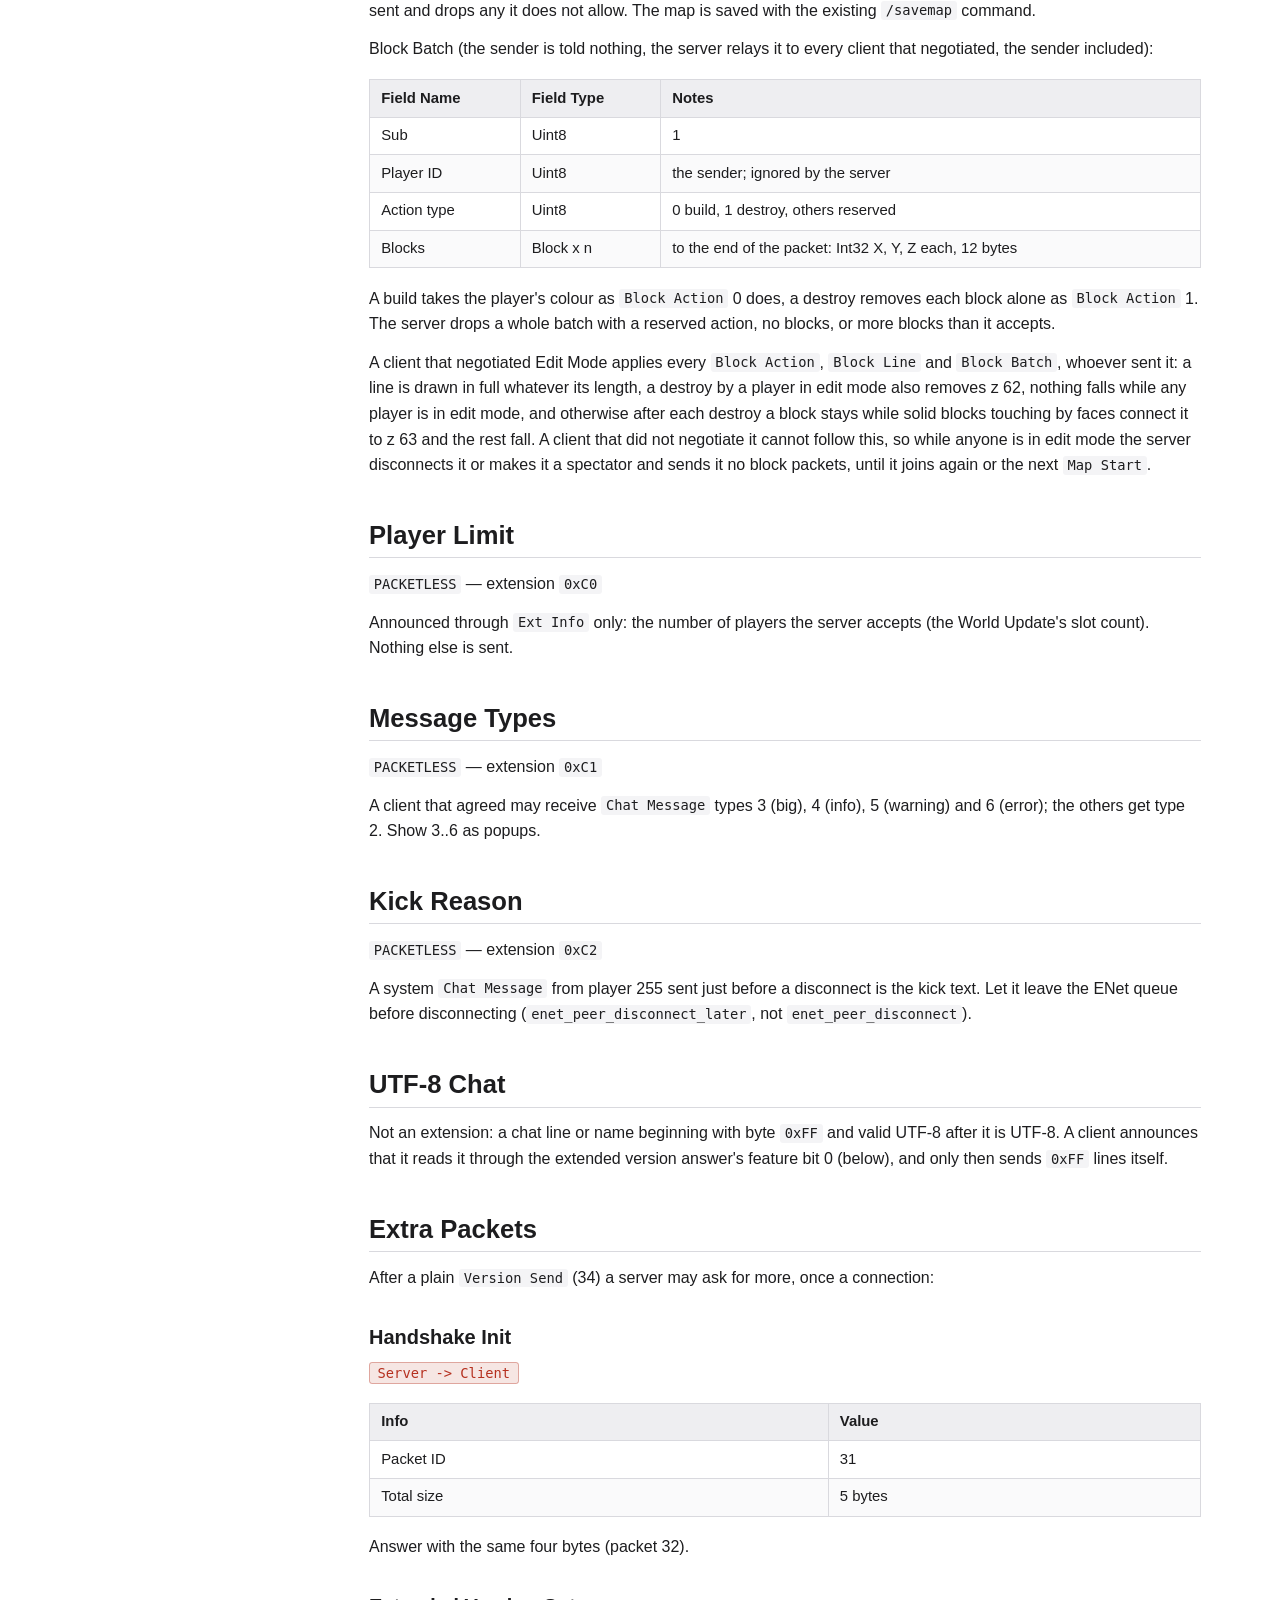
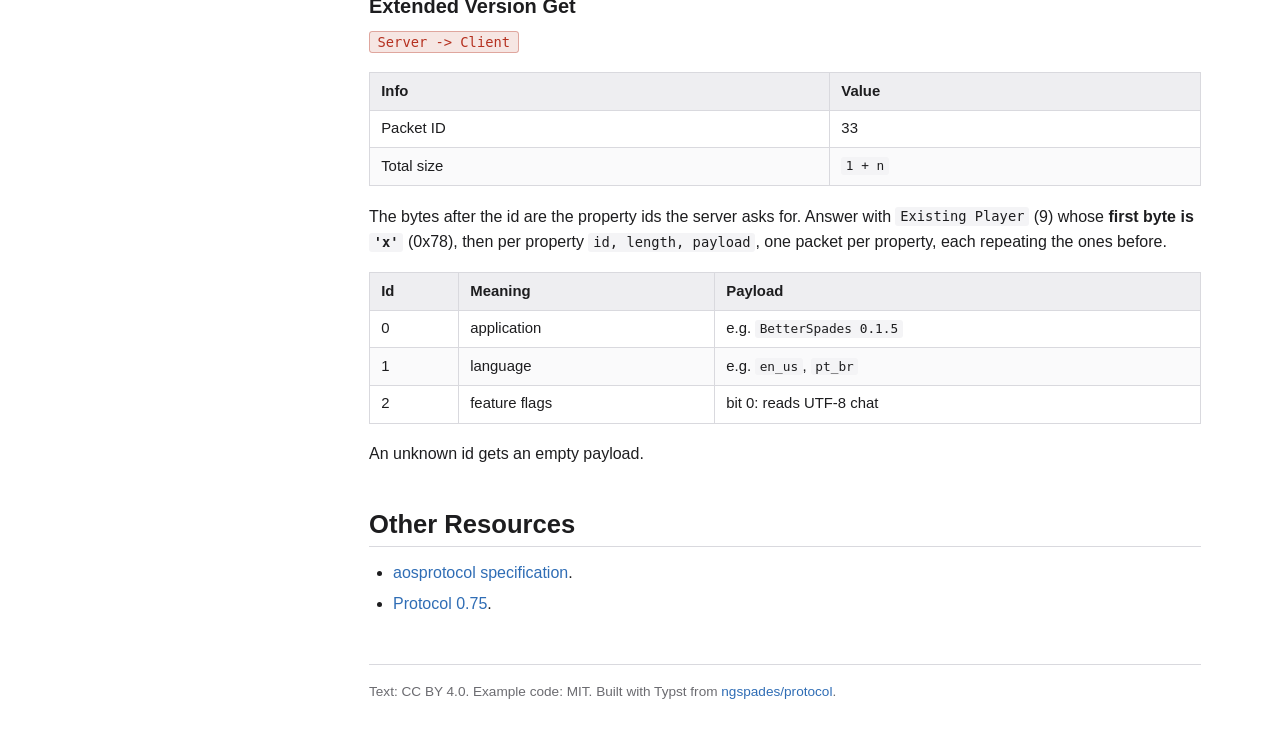
==== commit b23cc9a2: "Site built from d1200aa" ====
--- a/extensions/index.html
+++ b/extensions/index.html
@@ -1 +1 @@
-<!DOCTYPE html><html lang="en"><head><meta charset="utf-8"><meta name="viewport" content="width=device-width, initial-scale=1"><title>Extensions | Shoot and Destroy Protocol Documentation</title><meta name="description" content="The 0.75 protocol extensions: negotiation, the id registry and the extensions our server speaks."><link rel="canonical" href="https://ngspades.github.io/protocol/extensions.html"><link rel="stylesheet" href="../style.css"></head><body><div class="layout"><nav class="sidebar"><a class="brand" href="../index.html">Shoot and Destroy</a><p class="brand-sub">Protocol documentation</p><ul class="pages"><li class><a href="../index.html">Overview</a></li><li class><a href="../protocol075.html">Protocol 0.75 / 0.76</a></li><li class><a href="../protocol10.html">Protocol 1.0</a></li><li class="current"><a href="#">Extensions</a><ul class="toc"><li class="l1"><a href="#overview">Overview</a></li><li class="l1"><a href="#ext-info">Ext Info</a></li><li class="l2"><a href="#protocol-flow">Protocol Flow</a></li><li class="l1"><a href="#registry">Registry</a></li><li class="l1"><a href="#player-properties">Player Properties</a></li><li class="l1"><a href="#damage-markers">Damage Markers</a></li><li class="l1"><a href="#teamplay">Teamplay</a></li><li class="l1"><a href="#pie-menu">Pie Menu</a></li><li class="l1"><a href="#flashlight">Flashlight</a></li><li class="l1"><a href="#daytime-and-weather">Daytime and Weather</a></li><li class="l1"><a href="#player-outfit">Player Outfit</a></li><li class="l1"><a href="#player-limit">Player Limit</a></li><li class="l1"><a href="#message-types">Message Types</a></li><li class="l1"><a href="#kick-reason">Kick Reason</a></li><li class="l1"><a href="#utf-8-chat">UTF-8 Chat</a></li><li class="l1"><a href="#extra-packets">Extra Packets</a></li><li class="l2"><a href="#handshake-init">Handshake Init</a></li><li class="l2"><a href="#extended-version-get">Extended Version Get</a></li><li class="l1"><a href="#other-resources">Other Resources</a></li></ul></li><li class><a href="../protocolmaster.html">Master Server</a></li><li class><a href="../protocolping.html">Ping</a></li></ul><p class="side-links"><a href="../pdf/ngspades-protocol.pdf">Download as PDF</a><a href="https://github.com/ngspades/protocol">Source on GitHub</a><a href="https://github.com/ngspades/protocol/tree/main/examples">C and Godot examples</a></p></nav><main><article class="doc"><h1>Extensions</h1><p>This page documents the packet extensions of the 0.75 protocol: how a server and a client agree on one, the id registry, and the extensions our server speaks. The reference specification is <a href="https://github.com/zerospades/aosprotocol">zerospades/aosprotocol</a>.</p><h2 id="overview"><a class="hl" href="#overview">Overview</a></h2><p>Every extension has a unique id, decided when it is first registered. There are two kinds:</p><div class="table-wrap"><table><thead><tr><th>Type</th><th>Purpose</th><th>Extension id range</th></tr></thead><tbody><tr><td><code>HAS_PACKETS</code></td><td>introduces new packets</td><td>0-191</td></tr><tr><td><code>PACKETLESS</code></td><td>changes existing packets or is only announced</td><td>192-255</td></tr></tbody></table></div><p>An extension with packets is reached by one legacy packet id equal to <code>64 + extension id</code>. <code>PACKETLESS</code> extensions have no packet of their own.</p><p>Each extension packet carries one extra byte after the packet id: a <strong>sub packet id</strong>, used to have several packets per extension. It is always there, even when the extension needs only one packet.</p><div class="table-wrap"><table><thead><tr><th>Field Name</th><th>Field Type</th><th>Notes</th></tr></thead><tbody><tr><td>Packet ID</td><td>Uint8</td><td><code>64 + extension id</code></td></tr><tr><td>Sub Packet ID</td><td>Uint8</td><td>0-255</td></tr><tr><td>Data</td><td>Uint8 array</td><td>the sub packet's data</td></tr></tbody></table></div><h2 id="ext-info"><a class="hl" href="#ext-info">Ext Info</a></h2><p class="dir"><code class="dir-badge">Client &lt;-> Server</code></p><div class="table-wrap"><table><thead><tr><th>Info</th><th>Value</th></tr></thead><tbody><tr><td>Packet ID</td><td>60</td></tr><tr><td>Total size</td><td><code>2 + 2 * n</code></td></tr></tbody></table></div><div class="table-wrap"><table><thead><tr><th>Field Name</th><th>Field Type</th><th>Notes</th></tr></thead><tbody><tr><td>Count</td><td>Uint8</td><td>the number of entries that follow</td></tr><tr><td>Entries</td><td>Ext Info Entry x count</td><td></td></tr></tbody></table></div><p>An entry:</p><div class="table-wrap"><table><thead><tr><th>Field Name</th><th>Field Type</th><th>Notes</th></tr></thead><tbody><tr><td>Extension ID</td><td>Uint8</td><td>see the registry</td></tr><tr><td>Version</td><td>Uint8</td><td>at least 1; our server sends 1</td></tr></tbody></table></div><p>The aosprotocol page words <code>Count</code> as "length, <code>length+1</code> entries will follow". Our server writes and our client reads the <strong>entry count</strong>, with no <code>+1</code>. A client reading a server it does not know should treat the field as a count; if the first entry is not a known extension id and <code>count - 1</code> entries parse cleanly to the end of the packet, the other wording was meant.</p><h3 id="protocol-flow"><a class="hl" href="#protocol-flow">Protocol Flow</a></h3><p>The server <strong>must</strong> send an <code>Ext Info</code> on connect (our server sends it right after <code>State Data</code>). The client stores the list and <strong>must</strong> reply with an <code>Ext Info</code> naming the extensions it supports.</p><p>The reply is the intersection: never name an extension the server did not offer, and never one you do not implement. An extension's packets go only to clients that agreed to it. A server sends nothing of a <code>PACKETLESS</code> extension; the agreement alone changes how it writes existing packets.</p><h2 id="registry"><a class="hl" href="#registry">Registry</a></h2><div class="table-wrap"><table><thead><tr><th>ID</th><th>Name</th><th>Kind</th><th>Packet</th><th>What it does</th></tr></thead><tbody><tr><td><code>0x00</code></td><td>Player Properties</td><td><code>HAS_PACKETS</code></td><td>64</td><td>exact health, blocks, grenades, ammo and score of players</td></tr><tr><td><code>0x20</code></td><td>Damage Markers</td><td><code>HAS_PACKETS</code></td><td>96</td><td>hit markers and floating damage numbers</td></tr><tr><td><code>0x30</code></td><td>Teamplay</td><td><code>HAS_PACKETS</code></td><td>112</td><td>config, pings, ESP marks, teammate names</td></tr><tr><td><code>0x31</code></td><td>Pie Menu</td><td><code>HAS_PACKETS</code></td><td>113</td><td>server-defined quick-chat rings</td></tr><tr><td><code>0x32</code></td><td>Flashlight</td><td><code>HAS_PACKETS</code></td><td>114</td><td>per-player lights</td></tr><tr><td><code>0x33</code></td><td>Daytime and Weather</td><td><code>HAS_PACKETS</code></td><td>115</td><td>time of day and weather</td></tr><tr><td><code>0x35</code></td><td>Player Outfit</td><td><code>HAS_PACKETS</code></td><td>117</td><td>how players look (a draft)</td></tr><tr><td><code>0xC0</code></td><td>Player Limit</td><td><code>PACKETLESS</code></td><td>-</td><td>how many players the server accepts</td></tr><tr><td><code>0xC1</code></td><td>Message Types</td><td><code>PACKETLESS</code></td><td>-</td><td>chat types 3..6</td></tr><tr><td><code>0xC2</code></td><td>Kick Reason</td><td><code>PACKETLESS</code></td><td>-</td><td>the kick text as a system line</td></tr></tbody></table></div><h2 id="player-properties"><a class="hl" href="#player-properties">Player Properties</a></h2><p class="dir"><code class="dir-badge">Server -> Client</code> — extension <code>0x00</code>, packet 64, sub 0</p><div class="table-wrap"><table><thead><tr><th>Field Name</th><th>Field Type</th><th>Notes</th></tr></thead><tbody><tr><td>Sub</td><td>Uint8</td><td>0</td></tr><tr><td>Player ID</td><td>Uint8</td><td></td></tr><tr><td>Health</td><td>Uint8</td><td>0 for an enemy</td></tr><tr><td>Blocks</td><td>Uint8</td><td>0 for an enemy</td></tr><tr><td>Grenades</td><td>Uint8</td><td>0 for an enemy</td></tr><tr><td>Magazine</td><td>Uint8</td><td></td></tr><tr><td>Reserve</td><td>Uint8</td><td></td></tr><tr><td>Score</td><td>Uint32</td><td>kills plus score</td></tr></tbody></table></div><p>Sent when a value changes, at most every 100 ms per player. A client keeps the ammo and score of everyone (the ammo decides whether another player's shot is drawn) but the health, blocks and grenades of its own player only.</p><h2 id="damage-markers"><a class="hl" href="#damage-markers">Damage Markers</a></h2><p class="dir"><code class="dir-badge">Server -> Client</code> — extension <code>0x20</code>, packet 96</p><p>Sub 0 is a damage marker: the attacker is told the victim and the amount; the client draws a hit marker, and a number rises over the victim. The exact fields are in the aosprotocol specification.</p><h2 id="teamplay"><a class="hl" href="#teamplay">Teamplay</a></h2><p class="dir"><code class="dir-badge">Client &lt;-> Server</code> — extension <code>0x30</code>, packet 112</p><div class="table-wrap"><table><thead><tr><th>Sub</th><th>Name</th><th>Direction</th><th>Purpose</th></tr></thead><tbody><tr><td>0</td><td>Config</td><td><code>Server -> Client</code></td><td>what the server allows</td></tr><tr><td>1</td><td>Ping</td><td>both</td><td>a mark for the team</td></tr><tr><td>2</td><td>ESP Mark</td><td><code>Server -> Client</code></td><td>a spot shown through walls</td></tr></tbody></table></div><p>Config:</p><div class="table-wrap"><table><thead><tr><th>Field Name</th><th>Field Type</th><th>Notes</th></tr></thead><tbody><tr><td>Sub</td><td>Uint8</td><td>0</td></tr><tr><td>Flags</td><td>Uint8</td><td>bit 0 teammate ESP, bit 1 pings, bit 2 compass</td></tr><tr><td>North X</td><td>Float</td><td>the map direction the client calls north</td></tr><tr><td>North Y</td><td>Float</td><td>a zero or NaN means the map's top</td></tr></tbody></table></div><p>A ping carries its position, life in seconds, colour, label and surfaces (world, map, compass); an ESP mark carries a target, life, whether to show the name, colour and label. The layouts are in the specification. Our server sends the server's own pings as player 255.</p><h2 id="pie-menu"><a class="hl" href="#pie-menu">Pie Menu</a></h2><p class="dir"><code class="dir-badge">Server -> Client</code> — extension <code>0x31</code>, packet 113</p><p>The server defines the quick-chat rings: a menu id, the contexts it applies to (block, teammate, enemy, sky, spectator, dead) and the slices with their text. A menu is parsed whole or refused. The layout is in the specification.</p><h2 id="flashlight"><a class="hl" href="#flashlight">Flashlight</a></h2><p class="dir"><code class="dir-badge">Client &lt;-> Server</code> — extension <code>0x32</code>, packet 114</p><div class="table-wrap"><table><thead><tr><th>Sub</th><th>Name</th><th>Direction</th><th>Purpose</th></tr></thead><tbody><tr><td>0</td><td>Light</td><td>both</td><td>a player's light on or off</td></tr><tr><td>1</td><td>Light State</td><td><code>Server -> Client</code></td><td>one bit per player id</td></tr><tr><td>2</td><td>Light Config</td><td><code>Server -> Client</code></td><td>the beam</td></tr></tbody></table></div><p>Light:</p><div class="table-wrap"><table><thead><tr><th>Field Name</th><th>Field Type</th><th>Notes</th></tr></thead><tbody><tr><td>Sub</td><td>Uint8</td><td>0</td></tr><tr><td>Player ID</td><td>Uint8</td><td></td></tr><tr><td>On</td><td>Uint8</td><td>0 or 1</td></tr></tbody></table></div><p>A client sends Light to ask; the server relays the accepted request to every client that agreed, the owner included (a client draws only a light the server switched on). A light goes off <strong>silently</strong> on <code>Create Player</code>, <code>Kill Action</code>, <code>Player Left</code> and a new map: no packet, every client clears it itself.</p><p>Light State is <code>[114, 1, bitmask...]</code>, one bit per player id, low bit first.</p><p>Light Config:</p><div class="table-wrap"><table><thead><tr><th>Field Name</th><th>Field Type</th><th>Notes</th></tr></thead><tbody><tr><td>Sub</td><td>Uint8</td><td>2</td></tr><tr><td>Player ID</td><td>Uint8</td><td>255 = every player without one</td></tr><tr><td>Reach</td><td>Uint8</td><td></td></tr><tr><td>Cone</td><td>Uint8</td><td>degrees</td></tr><tr><td>Red, Green, Blue</td><td>Uint8 x 3</td><td>the beam's colour</td></tr><tr><td>Flicker</td><td>Uint8</td><td></td></tr></tbody></table></div><h2 id="daytime-and-weather"><a class="hl" href="#daytime-and-weather">Daytime and Weather</a></h2><p class="dir"><code class="dir-badge">Server -> Client</code> — extension <code>0x33</code>, packet 115</p><div class="table-wrap"><table><thead><tr><th>Field Name</th><th>Field Type</th><th>Notes</th></tr></thead><tbody><tr><td>Sub</td><td>Uint8</td><td>0</td></tr><tr><td>Time</td><td>Uint16</td><td>0 night, 720 noon; other values are the day</td></tr><tr><td>Reserved</td><td>Uint8 x 4</td><td>the weather in the draft; version 1 has a day and a night</td></tr></tbody></table></div><p>The server sends it after the agreement and after every map. A client that agreed and got no Sky yet draws the night: with <code>Time</code> 0 the fog and the sky are black, and the flashlights are the only light. A new server starts by day.</p><h2 id="player-outfit"><a class="hl" href="#player-outfit">Player Outfit</a></h2><p class="dir"><code class="dir-badge">Server -> Client</code> — extension <code>0x35</code>, packet 117</p><p>A draft of the aosprotocol specification:</p><div class="table-wrap"><table><thead><tr><th>Sub</th><th>Name</th><th>Fields</th></tr></thead><tbody><tr><td>0</td><td>Set Outfit</td><td>player, outfit, colour (0 team 1, 1 team 2, 255 its own)</td></tr><tr><td>1</td><td>Team Outfits</td><td>team, outfit pairs</td></tr></tbody></table></div><p>Outfits: 0 soldier, 7 miner, 64 zombie, 255 the team's outfit. Cosmetic only. A player's outfit is reset when it leaves and at every map.</p><h2 id="player-limit"><a class="hl" href="#player-limit">Player Limit</a></h2><p><code>PACKETLESS</code> — extension <code>0xC0</code></p><p>Announced through <code>Ext Info</code> only: the number of players the server accepts (the World Update's slot count). Nothing else is sent.</p><h2 id="message-types"><a class="hl" href="#message-types">Message Types</a></h2><p><code>PACKETLESS</code> — extension <code>0xC1</code></p><p>A client that agreed may receive <code>Chat Message</code> types 3 (big), 4 (info), 5 (warning) and 6 (error); the others get type 2. Show 3..6 as popups.</p><h2 id="kick-reason"><a class="hl" href="#kick-reason">Kick Reason</a></h2><p><code>PACKETLESS</code> — extension <code>0xC2</code></p><p>A system <code>Chat Message</code> from player 255 sent just before a disconnect is the kick text. Let it leave the ENet queue before disconnecting (<code>enet_peer_disconnect_later</code>, not <code>enet_peer_disconnect</code>).</p><h2 id="utf-8-chat"><a class="hl" href="#utf-8-chat">UTF-8 Chat</a></h2><p>Not an extension: a chat line or name beginning with byte <code>0xFF</code> and valid UTF-8 after it is UTF-8. A client announces that it reads it through the extended version answer's feature bit 0 (below), and only then sends <code>0xFF</code> lines itself.</p><h2 id="extra-packets"><a class="hl" href="#extra-packets">Extra Packets</a></h2><p>After a plain <code>Version Send</code> (34) a server may ask for more, once a connection:</p><h3 id="handshake-init"><a class="hl" href="#handshake-init">Handshake Init</a></h3><p class="dir"><code class="dir-badge">Server -> Client</code></p><div class="table-wrap"><table><thead><tr><th>Info</th><th>Value</th></tr></thead><tbody><tr><td>Packet ID</td><td>31</td></tr><tr><td>Total size</td><td>5 bytes</td></tr></tbody></table></div><p>Answer with the same four bytes (packet 32).</p><h3 id="extended-version-get"><a class="hl" href="#extended-version-get">Extended Version Get</a></h3><p class="dir"><code class="dir-badge">Server -> Client</code></p><div class="table-wrap"><table><thead><tr><th>Info</th><th>Value</th></tr></thead><tbody><tr><td>Packet ID</td><td>33</td></tr><tr><td>Total size</td><td><code>1 + n</code></td></tr></tbody></table></div><p>The bytes after the id are the property ids the server asks for. Answer with <code>Existing Player</code> (9) whose <strong>first byte is <code>'x'</code></strong> (0x78), then per property <code>id, length, payload</code>, one packet per property, each repeating the ones before.</p><div class="table-wrap"><table><thead><tr><th>Id</th><th>Meaning</th><th>Payload</th></tr></thead><tbody><tr><td>0</td><td>application</td><td>e.g. <code>BetterSpades 0.1.5</code></td></tr><tr><td>1</td><td>language</td><td>e.g. <code>en_us</code>, <code>pt_br</code></td></tr><tr><td>2</td><td>feature flags</td><td>bit 0: reads UTF-8 chat</td></tr></tbody></table></div><p>An unknown id gets an empty payload.</p><h2 id="other-resources"><a class="hl" href="#other-resources">Other Resources</a></h2><ul><li><a href="https://github.com/zerospades/aosprotocol">aosprotocol specification</a>.</li><li><a href="../protocol075.html">Protocol 0.75</a>.</li></ul></article><footer>Text: CC BY 4.0. Example code: MIT. Built with Typst from <a href="https://github.com/ngspades/protocol">ngspades/protocol</a>.</footer></main></div></body></html>+<!DOCTYPE html><html lang="en"><head><meta charset="utf-8"><meta name="viewport" content="width=device-width, initial-scale=1"><title>Extensions | ngspades Protocol Documentation</title><meta name="description" content="The 0.75 protocol extensions: negotiation, the id registry and the extensions our server speaks."><link rel="canonical" href="https://ngspades.github.io/protocol/extensions.html"><link rel="stylesheet" href="../style.css"></head><body><div class="layout"><nav class="sidebar"><a class="brand" href="../index.html">ngspades</a><p class="brand-sub">Protocol documentation</p><ul class="pages"><li class><a href="../index.html">Overview</a></li><li class><a href="../protocol075.html">Protocol 0.75 / 0.76</a></li><li class><a href="../protocol10.html">Protocol 1.0</a></li><li class="current"><a href="#">Extensions</a><ul class="toc"><li class="l1"><a href="#overview">Overview</a></li><li class="l1"><a href="#ext-info">Ext Info</a></li><li class="l2"><a href="#protocol-flow">Protocol Flow</a></li><li class="l1"><a href="#registry">Registry</a></li><li class="l1"><a href="#implementations">Implementations</a></li><li class="l1"><a href="#player-properties">Player Properties</a></li><li class="l1"><a href="#damage-markers">Damage Markers</a></li><li class="l1"><a href="#teamplay">Teamplay</a></li><li class="l1"><a href="#pie-menu">Pie Menu</a></li><li class="l1"><a href="#flashlight">Flashlight</a></li><li class="l1"><a href="#daytime-and-weather">Daytime and Weather</a></li><li class="l1"><a href="#player-outfit">Player Outfit</a></li><li class="l1"><a href="#edit-mode">Edit Mode</a></li><li class="l1"><a href="#player-limit">Player Limit</a></li><li class="l1"><a href="#message-types">Message Types</a></li><li class="l1"><a href="#kick-reason">Kick Reason</a></li><li class="l1"><a href="#utf-8-chat">UTF-8 Chat</a></li><li class="l1"><a href="#extra-packets">Extra Packets</a></li><li class="l2"><a href="#handshake-init">Handshake Init</a></li><li class="l2"><a href="#extended-version-get">Extended Version Get</a></li><li class="l1"><a href="#other-resources">Other Resources</a></li></ul></li><li class><a href="../protocolmaster.html">Master Server</a></li><li class><a href="../protocolping.html">Ping</a></li></ul><p class="side-links"><a href="../pdf/ngspades-protocol.pdf">Download as PDF</a><a href="https://github.com/ngspades/protocol">Source on GitHub</a><a href="https://github.com/ngspades/protocol/tree/main/examples">C and Godot examples</a></p></nav><main><article class="doc"><h1>Extensions</h1><p>This page documents the packet extensions of the 0.75 protocol: how a server and a client agree on one, the id registry, and the extensions our server speaks. The reference specification is <a href="https://github.com/zerospades/aosprotocol">zerospades/aosprotocol</a>, written by the <a href="https://github.com/zerospades/zerospades">ZeroSpades</a> authors, and the <a href="https://github.com/Kyrope01/KyroSpades">KyroSpades</a> client speaks it too: <a href="#implementations">who speaks what</a> is a table below.</p><h2 id="overview"><a class="hl" href="#overview">Overview</a></h2><p>Every extension has a unique id, decided when it is first registered. There are two kinds:</p><div class="table-wrap"><table><thead><tr><th>Type</th><th>Purpose</th><th>Extension id range</th></tr></thead><tbody><tr><td><code>HAS_PACKETS</code></td><td>introduces new packets</td><td>0-191</td></tr><tr><td><code>PACKETLESS</code></td><td>changes existing packets or is only announced</td><td>192-255</td></tr></tbody></table></div><p>An extension with packets is reached by one legacy packet id equal to <code>64 + extension id</code>. <code>PACKETLESS</code> extensions have no packet of their own.</p><p>Each extension packet carries one extra byte after the packet id: a <strong>sub packet id</strong>, used to have several packets per extension. It is always there, even when the extension needs only one packet.</p><div class="table-wrap"><table><thead><tr><th>Field Name</th><th>Field Type</th><th>Notes</th></tr></thead><tbody><tr><td>Packet ID</td><td>Uint8</td><td><code>64 + extension id</code></td></tr><tr><td>Sub Packet ID</td><td>Uint8</td><td>0-255</td></tr><tr><td>Data</td><td>Uint8 array</td><td>the sub packet's data</td></tr></tbody></table></div><h2 id="ext-info"><a class="hl" href="#ext-info">Ext Info</a></h2><p class="dir"><code class="dir-badge">Client &lt;-> Server</code></p><div class="table-wrap"><table><thead><tr><th>Info</th><th>Value</th></tr></thead><tbody><tr><td>Packet ID</td><td>60</td></tr><tr><td>Total size</td><td><code>2 + 2 * n</code></td></tr></tbody></table></div><div class="table-wrap"><table><thead><tr><th>Field Name</th><th>Field Type</th><th>Notes</th></tr></thead><tbody><tr><td>Count</td><td>Uint8</td><td>the number of entries that follow</td></tr><tr><td>Entries</td><td>Ext Info Entry x count</td><td></td></tr></tbody></table></div><p>An entry:</p><div class="table-wrap"><table><thead><tr><th>Field Name</th><th>Field Type</th><th>Notes</th></tr></thead><tbody><tr><td>Extension ID</td><td>Uint8</td><td>see the registry</td></tr><tr><td>Version</td><td>Uint8</td><td>at least 1; our server sends 1</td></tr></tbody></table></div><p><code>Count</code> is the <strong>entry count</strong>, with no <code>+1</code>. An older revision of the aosprotocol page worded it "length, <code>length+1</code> entries will follow"; the current one says <code>length</code> entries follow, which is what every implementation (ZeroSpades, KyroSpades, ours) writes and reads. A client reading a server it does not know should still treat the field as a count; if the first entry is not a known extension id and <code>count - 1</code> entries parse cleanly to the end of the packet, the old wording was meant.</p><h3 id="protocol-flow"><a class="hl" href="#protocol-flow">Protocol Flow</a></h3><p>The server <strong>must</strong> send an <code>Ext Info</code> on connect (our server sends it right after <code>State Data</code>). The client stores the list and <strong>must</strong> reply with an <code>Ext Info</code> naming the extensions it supports.</p><p>The reply is the intersection: never name an extension the server did not offer, and never one you do not implement. An extension's packets go only to clients that agreed to it. A server sends nothing of a <code>PACKETLESS</code> extension; the agreement alone changes how it writes existing packets.</p><h2 id="registry"><a class="hl" href="#registry">Registry</a></h2><div class="table-wrap"><table><thead><tr><th>ID</th><th>Name</th><th>Kind</th><th>Packet</th><th>What it does</th></tr></thead><tbody><tr><td><code>0x00</code></td><td>Player Properties</td><td><code>HAS_PACKETS</code></td><td>64</td><td>exact health, blocks, grenades, ammo and score of players</td></tr><tr><td><code>0x20</code></td><td>Damage Markers</td><td><code>HAS_PACKETS</code></td><td>96</td><td>hit markers and floating damage numbers</td></tr><tr><td><code>0x30</code></td><td>Teamplay</td><td><code>HAS_PACKETS</code></td><td>112</td><td>config, pings, ESP marks, teammate names</td></tr><tr><td><code>0x31</code></td><td>Pie Menu</td><td><code>HAS_PACKETS</code></td><td>113</td><td>server-defined quick-chat rings</td></tr><tr><td><code>0x32</code></td><td>Flashlight</td><td><code>HAS_PACKETS</code></td><td>114</td><td>per-player lights</td></tr><tr><td><code>0x33</code></td><td>Daytime and Weather</td><td><code>HAS_PACKETS</code></td><td>115</td><td>time of day and weather</td></tr><tr><td><code>0x35</code></td><td>Player Outfit</td><td><code>HAS_PACKETS</code></td><td>117</td><td>how players look (a draft)</td></tr><tr><td><code>0x36</code></td><td>Edit Mode</td><td><code>HAS_PACKETS</code></td><td>118</td><td>lifts the client's building limits</td></tr><tr><td><code>0xC0</code></td><td>Player Limit</td><td><code>PACKETLESS</code></td><td>-</td><td>how many players the server accepts</td></tr><tr><td><code>0xC1</code></td><td>Message Types</td><td><code>PACKETLESS</code></td><td>-</td><td>chat types 3..6</td></tr><tr><td><code>0xC2</code></td><td>Kick Reason</td><td><code>PACKETLESS</code></td><td>-</td><td>the kick text as a system line</td></tr></tbody></table></div><p>Registered in the specification but not yet merged (open pull requests of <a href="https://github.com/zerospades/aosprotocol">zerospades/aosprotocol</a>; the ids are reserved by the proposal, so a client should not name them until the extension is merged):</p><div class="table-wrap"><table><thead><tr><th>ID</th><th>Name</th><th>Kind</th><th>Packet</th><th>What it does</th></tr></thead><tbody><tr><td><code>0x02</code></td><td><a href="https://github.com/zerospades/aosprotocol/pull/24">Client Key</a></td><td><code>HAS_PACKETS</code></td><td>66</td><td>a key the client proves it holds, so servers recognise it; an encrypted chat for commands</td></tr><tr><td><code>0x34</code></td><td><a href="https://github.com/zerospades/aosprotocol/pull/3">Extended Spawn Packet</a></td><td><code>HAS_PACKETS</code></td><td>116</td><td>per-player flags and a colour that replaces the team colour</td></tr><tr><td><code>0x35</code></td><td><a href="https://github.com/zerospades/aosprotocol/pull/14">Player Outfit</a></td><td><code>HAS_PACKETS</code></td><td>117</td><td>how players look (documented below)</td></tr><tr><td><code>0x37</code></td><td><a href="https://github.com/zerospades/aosprotocol/pull/10">Teams and Scores</a></td><td><code>HAS_PACKETS</code></td><td>119</td><td>team count, names and colours, scores set by the server, the winning score</td></tr><tr><td><code>0x38</code></td><td><a href="https://github.com/zerospades/aosprotocol/pull/19">Command Completion</a></td><td><code>HAS_PACKETS</code></td><td>120</td><td>the commands the server accepts and what each one takes</td></tr><tr><td><code>0x3B</code></td><td><a href="https://github.com/zerospades/aosprotocol/pull/22">Custom Weapon (Loadout)</a></td><td><code>HAS_PACKETS</code></td><td>123</td><td>classes, the items in each slot, and live fire-rate, spread and recoil changes</td></tr><tr><td><code>0x3C</code></td><td><a href="https://github.com/zerospades/aosprotocol/pull/23">Team Flags</a></td><td><code>HAS_PACKETS</code></td><td>124</td><td>leaves a whole team (a team of bots) out of the scoreboard, messages and kill feed</td></tr></tbody></table></div><p>The specification also lists <a href="https://github.com/zerospades/aosprotocol/blob/master/commands.md">the chat commands</a> servers share (piqueserver's and LSD's): a command is a chat line that starts with <code>/</code>, needs no packet and no negotiation, and is the cheapest way to add something that does not have to be drawn.</p><h2 id="implementations"><a class="hl" href="#implementations">Implementations</a></h2><p>What each project speaks, read from their code (ZeroSpades <code>Sources/Client/NetProtocol.h</code>, KyroSpades <code>docs/networking.md</code>, ngspades-client and ngspades-server's 0.75 profile) as of 2026-11-26. "Yes" means the extension is both negotiated and used.</p><div class="table-wrap"><table><thead><tr><th>Extension</th><th>ZeroSpades</th><th>KyroSpades</th><th>ngspades-client</th><th>ngspades-server (0.75)</th></tr></thead><tbody><tr><td>Player Properties <code>0x00</code></td><td>Yes</td><td>Yes</td><td>Yes</td><td>Yes</td></tr><tr><td>Damage Markers <code>0x20</code></td><td>Yes</td><td>Yes</td><td>Yes</td><td>Yes</td></tr><tr><td>Client Key <code>0x02</code></td><td>No</td><td>Yes (proposal)</td><td>No</td><td>No</td></tr><tr><td>Teamplay <code>0x30</code></td><td>Yes</td><td>Yes</td><td>Yes</td><td>Yes</td></tr><tr><td>Pie Menu <code>0x31</code></td><td>Yes</td><td>Yes</td><td>Yes</td><td>No</td></tr><tr><td>Flashlight <code>0x32</code></td><td>Yes</td><td>Yes (with Flicker)</td><td>Yes</td><td>Yes</td></tr><tr><td>Daytime and Weather <code>0x33</code></td><td>Yes (Sky)</td><td>Yes (Sky)</td><td>Yes</td><td>Yes</td></tr><tr><td>Player Outfit <code>0x35</code></td><td>No</td><td>Yes (draft)</td><td>Yes (draft, and KyroSpades' older form)</td><td>No (1.0 has its own)</td></tr><tr><td>Edit Mode <code>0x36</code></td><td>No</td><td>No</td><td>No</td><td>No</td></tr><tr><td>Player Limit <code>0xC0</code></td><td>Yes</td><td>Yes</td><td>Yes</td><td>Yes</td></tr><tr><td>Message Types <code>0xC1</code></td><td>Yes</td><td>Yes</td><td>Yes</td><td>Yes</td></tr><tr><td>Kick Reason <code>0xC2</code></td><td>Yes</td><td>Yes</td><td>Yes</td><td>Yes</td></tr><tr><td>UTF-8 Chat (no id)</td><td>Yes</td><td>Yes</td><td>Yes</td><td>Yes</td></tr></tbody></table></div><p>Things worth knowing about each:</p><ul><li><strong>ZeroSpades</strong> wrote the specification and implemented the extensions as they were merged: Teamplay (pull request 68), Damage Markers (74), Daytime and Weather (76), Pie Menu (79), Flashlight with its Light Config and Flicker, and UTF-8 chat. It reserves player id 255 for the server under Player Limit and checks every extension sub packet's length through one helper: a packet that is too short is dropped, never half read.</li><li><strong>KyroSpades</strong> is a client only. It answers <code>Ext Info</code> with only the extensions it really implements, and nothing for one the server did not offer. Its Daytime and Weather keeps the world off the screen until the first <code>Sky</code> arrives (bounded at 3 seconds) and draws night as no sun, no shadows and black fog, so a flashlight is as bright by night as by day. It speaks Client Key (a per-server Ed25519 key, one reply per connection). Its Player Outfit is the draft's <code>Set Outfit</code> with the colour byte and <code>Team Outfits</code>.</li><li><strong>ngspades-client</strong> speaks the same set plus KyroSpades' older Outfit form (outfit 1 undead, a three byte <code>Set Outfit</code>), which the Build and Shoot zombie servers use.</li><li><strong>Edit Mode</strong> has a specification and no implementation yet.</li></ul><h2 id="player-properties"><a class="hl" href="#player-properties">Player Properties</a></h2><p class="dir"><code class="dir-badge">Server -> Client</code> — extension <code>0x00</code>, packet 64, sub 0</p><div class="table-wrap"><table><thead><tr><th>Field Name</th><th>Field Type</th><th>Notes</th></tr></thead><tbody><tr><td>Sub</td><td>Uint8</td><td>0</td></tr><tr><td>Player ID</td><td>Uint8</td><td></td></tr><tr><td>Health</td><td>Uint8</td><td>0 for an enemy</td></tr><tr><td>Blocks</td><td>Uint8</td><td>0 for an enemy</td></tr><tr><td>Grenades</td><td>Uint8</td><td>0 for an enemy</td></tr><tr><td>Magazine</td><td>Uint8</td><td></td></tr><tr><td>Reserve</td><td>Uint8</td><td></td></tr><tr><td>Score</td><td>Uint32</td><td>kills plus score</td></tr></tbody></table></div><p>Sent when a value changes, at most every 100 ms per player. A client keeps the ammo and score of everyone (the ammo decides whether another player's shot is drawn) but the health, blocks and grenades of its own player only.</p><h2 id="damage-markers"><a class="hl" href="#damage-markers">Damage Markers</a></h2><p class="dir"><code class="dir-badge">Server -> Client</code> — extension <code>0x20</code>, packet 96</p><p>Sent to the player who dealt the damage, one packet per hit. There is no client to server form, and no state to clear on <code>Player Left</code> or <code>Map Start</code>. Unlike the other extensions this packet has <strong>no sub packet id</strong>; the length of the packet selects the type of the amount:</p><div class="table-wrap"><table><thead><tr><th>Field Name</th><th>Field Type</th><th>Notes</th></tr></thead><tbody><tr><td>Packet ID</td><td>Uint8</td><td>96</td></tr><tr><td>Player ID</td><td>Uint8</td><td>the player who took the damage</td></tr><tr><td>Hit Amount</td><td>see below</td><td>the damage the server applied</td></tr></tbody></table></div><div class="table-wrap"><table><thead><tr><th>Packet length</th><th>Hit Amount type</th></tr></thead><tbody><tr><td>3 bytes</td><td>Uint8</td></tr><tr><td>4 bytes</td><td>Int16, signed</td></tr><tr><td>6 bytes</td><td>Int32, signed</td></tr></tbody></table></div><p>A packet of any other length is dropped. A negative amount is a heal. The client draws a hit marker and floats the number over the victim (ZeroSpades and ours for about three seconds). While the extension is negotiated a client stops estimating the damage from its own weapon table.</p><h2 id="teamplay"><a class="hl" href="#teamplay">Teamplay</a></h2><p class="dir"><code class="dir-badge">Client &lt;-> Server</code> — extension <code>0x30</code>, packet 112</p><div class="table-wrap"><table><thead><tr><th>Sub</th><th>Name</th><th>Direction</th><th>Purpose</th></tr></thead><tbody><tr><td>0</td><td>Config</td><td><code>Server -> Client</code></td><td>what the server allows</td></tr><tr><td>1</td><td>Ping</td><td>both</td><td>a mark for the team</td></tr><tr><td>2</td><td>ESP Mark</td><td><code>Server -> Client</code></td><td>a spot shown through walls</td></tr></tbody></table></div><p>Config:</p><div class="table-wrap"><table><thead><tr><th>Field Name</th><th>Field Type</th><th>Notes</th></tr></thead><tbody><tr><td>Sub</td><td>Uint8</td><td>0</td></tr><tr><td>Flags</td><td>Uint8</td><td>bit 0 teammate ESP, bit 1 pings, bit 2 compass</td></tr><tr><td>North X</td><td>Float</td><td>the map direction the client calls north</td></tr><tr><td>North Y</td><td>Float</td><td>a zero or NaN means the map's top</td></tr></tbody></table></div><p>Features: bit 0 <code>TEAM_ESP</code> (teammates through walls, in their team colour), bit 1 <code>PING</code>, bit 2 <code>COMPASS_HUD</code>; the others are reserved and a client ignores unknown bits. Ping:</p><div class="table-wrap"><table><thead><tr><th>Field Name</th><th>Field Type</th><th>Notes</th></tr></thead><tbody><tr><td>Sub</td><td>Uint8</td><td>1</td></tr><tr><td>Player ID</td><td>Uint8</td><td>on a relay, who pinged; 255 is the server itself. Ignored client to server</td></tr><tr><td>X, Y, Z</td><td>Float x 3</td><td>the world position</td></tr><tr><td>Duration</td><td>Float</td><td>seconds, see below; a client sends 0, the server fills it in</td></tr><tr><td>Surfaces</td><td>Uint8</td><td>bit 0 world, bit 1 minimap, bit 2 compass; a client sends 0</td></tr><tr><td>Blue, Green, Red</td><td>Uint8 x 3</td><td>only the server sets it; a server with no opinion sends the pinger's team colour</td></tr><tr><td>Message ID</td><td>Uint8</td><td>reserved, 0</td></tr><tr><td>Reason</td><td>UTF-8 text</td><td>a free label, the remaining bytes</td></tr></tbody></table></div><p>ESP Mark:</p><div class="table-wrap"><table><thead><tr><th>Field Name</th><th>Field Type</th><th>Notes</th></tr></thead><tbody><tr><td>Sub</td><td>Uint8</td><td>2</td></tr><tr><td>Player ID</td><td>Uint8</td><td>the player to reveal</td></tr><tr><td>Duration</td><td>Float</td><td>seconds</td></tr><tr><td>Surfaces</td><td>Uint8</td><td>as in Ping</td></tr><tr><td>Flags</td><td>Uint8</td><td>bit 0 clear on respawn, bit 1 show the name</td></tr><tr><td>Blue, Green, Red</td><td>Uint8 x 3</td><td>the outline colour</td></tr><tr><td>Message ID</td><td>Uint8</td><td>reserved, 0</td></tr><tr><td>Reason</td><td>UTF-8 text</td><td>a free label, the remaining bytes</td></tr></tbody></table></div><p>Duration: 0 removes the ping or mark, a positive finite number is its life in seconds (the client removes it itself), <code>+inf</code> (<code>0x7F800000</code>) stays until the server removes it or the target leaves, and a negative number or NaN is invalid and the packet is dropped. Our server sends the server's own pings as player</p><ol><li value="255"></li></ol><p>A server with this extension also registers the chat command <code>/pingmark &lt;x> &lt;y> &lt;z> [reason...]</code>, handled as a client to server Ping with that position and label under the same rules (the <code>PING</code> bit, the rate limit, the checks on the position). A key bind or a Pie Menu slice can send it as a plain chat line, for example <code>/pingmark %h Enemy</code>.</p><h2 id="pie-menu"><a class="hl" href="#pie-menu">Pie Menu</a></h2><p class="dir"><code class="dir-badge">Server -> Client</code> — extension <code>0x31</code>, packet 113</p><p>The server defines the client's quick-chat rings. One ring is a <strong>pie</strong>, one wedge a <strong>slice</strong>; choosing a slice sends its text as a chat line, often a command. Server to client only: a server that receives one drops it.</p><p>Menu (packet 113, sub 0):</p><div class="table-wrap"><table><thead><tr><th>Field Name</th><th>Field Type</th><th>Notes</th></tr></thead><tbody><tr><td>Sub</td><td>Uint8</td><td>0</td></tr><tr><td>Pie Count</td><td>Uint8</td><td>how many pies follow</td></tr><tr><td>Pies</td><td>Pie x count</td><td>the remaining bytes</td></tr></tbody></table></div><p>Strings are NUL-terminated and encoded as a chat message is (Code Page 437, or UTF-8 behind <code>0xFF</code>) and drawn the way chat is, colour codes included. A Pie:</p><div class="table-wrap"><table><thead><tr><th>Field Name</th><th>Field Type</th><th>Notes</th></tr></thead><tbody><tr><td>Contexts</td><td>Uint8</td><td>where it is offered, below</td></tr><tr><td>Theme Message ID</td><td>Uint8</td><td>reserved, 0</td></tr><tr><td>Theme</td><td>String</td><td>the caption in the middle, empty for none</td></tr><tr><td>Slices</td><td>Slice x 6</td><td>exactly six: a server that wants fewer leaves slices blank</td></tr></tbody></table></div><div class="table-wrap"><table><thead><tr><th>Context bit</th><th>Name</th><th>Offered when the menu opens on</th></tr></thead><tbody><tr><td>0</td><td><code>BLOCK</code></td><td>a block</td></tr><tr><td>1</td><td><code>TEAMMATE</code></td><td>a player of the opening player's team</td></tr><tr><td>2</td><td><code>ENEMY</code></td><td>a player of the other team</td></tr><tr><td>3</td><td><code>SPECTATOR</code></td><td>anything, while the opening player spectates</td></tr><tr><td>4</td><td><code>DEAD</code></td><td>anything, while the opening player is dead</td></tr><tr><td>5</td><td><code>SKY</code></td><td>nothing: no block and no player under the aim</td></tr></tbody></table></div><p>A spectator is offered <code>SPECTATOR</code> pies alone, a dead player <code>DEAD</code> pies alone. A Slice:</p><div class="table-wrap"><table><thead><tr><th>Field Name</th><th>Field Type</th><th>Notes</th></tr></thead><tbody><tr><td>Message ID</td><td>Uint8</td><td>reserved, 0</td></tr><tr><td>Flags</td><td>Uint8</td><td>bit 0 <code>GLOBAL</code>: to everyone instead of the team (there is no enemy channel)</td></tr><tr><td>Text</td><td>String</td><td>what it sends</td></tr><tr><td>Label</td><td>String</td><td>what it draws, empty means the Text unexpanded</td></tr><tr><td>Tooltip</td><td>String</td><td>shown while highlighted, never sent</td></tr></tbody></table></div><p>A slice whose Text and Label are both empty is blank and cannot be chosen. These tokens in a Text are replaced just before it is sent, from the aim taken when the menu opened:</p><div class="table-wrap"><table><thead><tr><th>Token</th><th>Expands to</th><th>Example</th></tr></thead><tbody><tr><td><code>%p</code></td><td><code>\#</code> and the id of the player aimed at</td><td><code>\#7</code></td></tr><tr><td><code>%b</code></td><td>the block aimed at, three integers</td><td><code>257 298 40</code></td></tr><tr><td><code>%h</code></td><td>the point aimed at, three decimals (at least two places)</td><td><code>256.37 298.02 40.00</code></td></tr><tr><td><code>%r</code></td><td>the camera ray: position then a unit direction</td><td><code>255.50 300.12 40.25 0.7071 -0.7071 0.0000</code></td></tr><tr><td><code>%%</code></td><td>a percent sign</td><td><code>%</code></td></tr></tbody></table></div><p>A token with nothing to name expands to nothing, so <code>/votekick %p</code> with nobody aimed at sends <code>/votekick<span style="white-space: pre-wrap">&#x20;</span></code> and not <code>/votekick \#</code>. Anything else after a <code>%</code> is reserved and left as it is. Slice 0 is at the top and the rest run clockwise, 60 degrees each; the centre selects nothing.</p><p>The menu belongs to the connection: <code>Map Start</code> and <code>Player Left</code> clear nothing. With no Menu received the client keeps its own; a Menu with pies replaces it whole (menus are never merged); a Menu with <code>Pie Count</code> 0 means there is no pie menu and the client's own does not come back. A Menu is parsed whole before any of it is applied and refused (the previous one stands, the client logs it) when a record or string runs past the end of the packet, bytes remain after the last pie, or a UTF-8 string is malformed.</p><h2 id="flashlight"><a class="hl" href="#flashlight">Flashlight</a></h2><p class="dir"><code class="dir-badge">Client &lt;-> Server</code> — extension <code>0x32</code>, packet 114</p><div class="table-wrap"><table><thead><tr><th>Sub</th><th>Name</th><th>Direction</th><th>Purpose</th></tr></thead><tbody><tr><td>0</td><td>Light</td><td>both</td><td>a player's light on or off</td></tr><tr><td>1</td><td>Light State</td><td><code>Server -> Client</code></td><td>one bit per player id</td></tr><tr><td>2</td><td>Light Config</td><td><code>Server -> Client</code></td><td>the beam</td></tr></tbody></table></div><p>Light:</p><div class="table-wrap"><table><thead><tr><th>Field Name</th><th>Field Type</th><th>Notes</th></tr></thead><tbody><tr><td>Sub</td><td>Uint8</td><td>0</td></tr><tr><td>Player ID</td><td>Uint8</td><td></td></tr><tr><td>On</td><td>Uint8</td><td>0 or 1</td></tr></tbody></table></div><p>A client sends Light to ask; the server relays the accepted request to every client that agreed, the owner included (a client draws only a light the server switched on). A light goes off <strong>silently</strong> on <code>Create Player</code>, <code>Kill Action</code>, <code>Player Left</code> and a new map: no packet, every client clears it itself.</p><p>Light State is <code>[114, 1, bitmask...]</code>, one bit per player id, low bit first.</p><p>Light Config:</p><div class="table-wrap"><table><thead><tr><th>Field Name</th><th>Field Type</th><th>Notes</th></tr></thead><tbody><tr><td>Sub</td><td>Uint8</td><td>2</td></tr><tr><td>Player ID</td><td>Uint8</td><td>255 = every player without one</td></tr><tr><td>Reach</td><td>Uint8</td><td>the distance in blocks at which the light reaches zero</td></tr><tr><td>Cone</td><td>Uint8</td><td>the full angle in units of pi/256 radians: 128 is 90 degrees, 255 about 179.3</td></tr><tr><td>Red, Green, Blue</td><td>Uint8 x 3</td><td>the beam's colour</td></tr><tr><td>Flicker</td><td>Uint8</td><td>0 is steady, otherwise the light drops out in short bursts, dark about <code>Flicker / 512</code> of the time</td></tr></tbody></table></div><p>A Reach or Cone of 0 gives no light. Our server's <code>flashlight_cone</code> is in the same unit (default 128). A Light Config for an equipped light is resent when the player equips another one or the light starts or stops flickering.</p><h2 id="daytime-and-weather"><a class="hl" href="#daytime-and-weather">Daytime and Weather</a></h2><p class="dir"><code class="dir-badge">Server -> Client</code> — extension <code>0x33</code>, packet 115</p><div class="table-wrap"><table><thead><tr><th>Field Name</th><th>Field Type</th><th>Notes</th></tr></thead><tbody><tr><td>Sub</td><td>Uint8</td><td>0</td></tr><tr><td>Time</td><td>Uint16</td><td>0 is night, anything else is day (720, noon, is what the reference client writes)</td></tr><tr><td>Reserved</td><td>Uint16</td><td>must be 0; a later version will carry the speed of the day here, so a version 1 client ignores it instead of refusing the packet</td></tr><tr><td>Weather</td><td>Uint8 x 2</td><td>not implemented in version 1, must be 0</td></tr></tbody></table></div><p>The server sends it after the agreement and after every map. A client that agreed and got no Sky yet draws the night: with <code>Time</code> 0 the fog and the sky are black, and the flashlights are the only light. A new server starts by day. The time belongs to the connection: a new connection clears it, <code>Map Start</code> does not. A client answers <code>0x33</code> in its <code>Ext Info</code> only when the server offered version 1 or later, and ignores any packet 115 when it did not negotiate it.</p><h2 id="player-outfit"><a class="hl" href="#player-outfit">Player Outfit</a></h2><p class="dir"><code class="dir-badge">Server -> Client</code> — extension <code>0x35</code>, packet 117</p><p>A draft of the aosprotocol specification:</p><div class="table-wrap"><table><thead><tr><th>Sub</th><th>Name</th><th>Fields</th></tr></thead><tbody><tr><td>0</td><td>Set Outfit</td><td>player, outfit, colour (0 team 1, 1 team 2, 255 its own)</td></tr><tr><td>1</td><td>Team Outfits</td><td>team, outfit pairs</td></tr></tbody></table></div><p>Outfits: 0 soldier, 7 miner, 64 zombie, 255 the team's outfit. Cosmetic only. A player's outfit is reset when it leaves and at every map.</p><h2 id="edit-mode"><a class="hl" href="#edit-mode">Edit Mode</a></h2><p class="dir"><code class="dir-badge">Client &lt;-> Server</code> — extension <code>0x36</code>, packet 118</p><p>Lifts the client's building limits, for map editing and creative servers. Specification only for now: no client or server speaks it yet.</p><div class="table-wrap"><table><thead><tr><th>Sub</th><th>Name</th><th>Direction</th><th>Purpose</th></tr></thead><tbody><tr><td>0</td><td>Edit Mode</td><td><code>Server -> Client</code></td><td>edit mode on or off for one player</td></tr><tr><td>1</td><td>Block Batch</td><td>both</td><td>build or destroy many blocks at once</td></tr></tbody></table></div><p>Edit Mode:</p><div class="table-wrap"><table><thead><tr><th>Field Name</th><th>Field Type</th><th>Notes</th></tr></thead><tbody><tr><td>Sub</td><td>Uint8</td><td>0</td></tr><tr><td>Player ID</td><td>Uint8</td><td>the player it applies to</td></tr><tr><td>State</td><td>Uint8</td><td>0 off, anything else on</td></tr></tbody></table></div><p>The server sends it to every client that negotiated the extension, and a joining client gets one for each player in edit mode. A player's edit mode is off when they join. In edit mode a player never runs out of blocks, a <code>Block Line</code> may be any length, they may build and destroy at any distance, build in the air, build and destroy at z 62 (z 63 never changes), with no delay between builds or spade hits, and as a spectator (blocks take the colour of <code>Existing Player</code>, then of each <code>Set Colour</code>). A client may also let the player fly the camera and build from it (client side only: it keeps sending the body's position and orientation). The server judges each block by the edit mode it has already sent and drops any it does not allow. The map is saved with the existing <code>/savemap</code> command.</p><p>Block Batch (the sender is told nothing, the server relays it to every client that negotiated, the sender included):</p><div class="table-wrap"><table><thead><tr><th>Field Name</th><th>Field Type</th><th>Notes</th></tr></thead><tbody><tr><td>Sub</td><td>Uint8</td><td>1</td></tr><tr><td>Player ID</td><td>Uint8</td><td>the sender; ignored by the server</td></tr><tr><td>Action type</td><td>Uint8</td><td>0 build, 1 destroy, others reserved</td></tr><tr><td>Blocks</td><td>Block x n</td><td>to the end of the packet: Int32 X, Y, Z each, 12 bytes</td></tr></tbody></table></div><p>A build takes the player's colour as <code>Block Action</code> 0 does, a destroy removes each block alone as <code>Block Action</code> 1. The server drops a whole batch with a reserved action, no blocks, or more blocks than it accepts.</p><p>A client that negotiated Edit Mode applies every <code>Block Action</code>, <code>Block Line</code> and <code>Block Batch</code>, whoever sent it: a line is drawn in full whatever its length, a destroy by a player in edit mode also removes z 62, nothing falls while any player is in edit mode, and otherwise after each destroy a block stays while solid blocks touching by faces connect it to z 63 and the rest fall. A client that did not negotiate it cannot follow this, so while anyone is in edit mode the server disconnects it or makes it a spectator and sends it no block packets, until it joins again or the next <code>Map Start</code>.</p><h2 id="player-limit"><a class="hl" href="#player-limit">Player Limit</a></h2><p><code>PACKETLESS</code> — extension <code>0xC0</code></p><p>Announced through <code>Ext Info</code> only: the number of players the server accepts (the World Update's slot count). Nothing else is sent.</p><h2 id="message-types"><a class="hl" href="#message-types">Message Types</a></h2><p><code>PACKETLESS</code> — extension <code>0xC1</code></p><p>A client that agreed may receive <code>Chat Message</code> types 3 (big), 4 (info), 5 (warning) and 6 (error); the others get type 2. Show 3..6 as popups.</p><h2 id="kick-reason"><a class="hl" href="#kick-reason">Kick Reason</a></h2><p><code>PACKETLESS</code> — extension <code>0xC2</code></p><p>A system <code>Chat Message</code> from player 255 sent just before a disconnect is the kick text. Let it leave the ENet queue before disconnecting (<code>enet_peer_disconnect_later</code>, not <code>enet_peer_disconnect</code>).</p><h2 id="utf-8-chat"><a class="hl" href="#utf-8-chat">UTF-8 Chat</a></h2><p>Not an extension: a chat line or name beginning with byte <code>0xFF</code> and valid UTF-8 after it is UTF-8. A client announces that it reads it through the extended version answer's feature bit 0 (below), and only then sends <code>0xFF</code> lines itself.</p><h2 id="extra-packets"><a class="hl" href="#extra-packets">Extra Packets</a></h2><p>After a plain <code>Version Send</code> (34) a server may ask for more, once a connection:</p><h3 id="handshake-init"><a class="hl" href="#handshake-init">Handshake Init</a></h3><p class="dir"><code class="dir-badge">Server -> Client</code></p><div class="table-wrap"><table><thead><tr><th>Info</th><th>Value</th></tr></thead><tbody><tr><td>Packet ID</td><td>31</td></tr><tr><td>Total size</td><td>5 bytes</td></tr></tbody></table></div><p>Answer with the same four bytes (packet 32).</p><h3 id="extended-version-get"><a class="hl" href="#extended-version-get">Extended Version Get</a></h3><p class="dir"><code class="dir-badge">Server -> Client</code></p><div class="table-wrap"><table><thead><tr><th>Info</th><th>Value</th></tr></thead><tbody><tr><td>Packet ID</td><td>33</td></tr><tr><td>Total size</td><td><code>1 + n</code></td></tr></tbody></table></div><p>The bytes after the id are the property ids the server asks for. Answer with <code>Existing Player</code> (9) whose <strong>first byte is <code>'x'</code></strong> (0x78), then per property <code>id, length, payload</code>, one packet per property, each repeating the ones before.</p><div class="table-wrap"><table><thead><tr><th>Id</th><th>Meaning</th><th>Payload</th></tr></thead><tbody><tr><td>0</td><td>application</td><td>e.g. <code>BetterSpades 0.1.5</code></td></tr><tr><td>1</td><td>language</td><td>e.g. <code>en_us</code>, <code>pt_br</code></td></tr><tr><td>2</td><td>feature flags</td><td>bit 0: reads UTF-8 chat</td></tr></tbody></table></div><p>An unknown id gets an empty payload.</p><h2 id="other-resources"><a class="hl" href="#other-resources">Other Resources</a></h2><ul><li><a href="https://github.com/zerospades/aosprotocol">aosprotocol specification</a>.</li><li><a href="../protocol075.html">Protocol 0.75</a>.</li></ul></article><footer>Text: CC BY 4.0. Example code: MIT. Built with Typst from <a href="https://github.com/ngspades/protocol">ngspades/protocol</a>.</footer></main></div></body></html>
--- a/style.css
+++ b/style.css
@@ -143,3 +143,13 @@
   .sidebar { display: none; }
   main { padding: 0; }
 }
+
+/* sequence diagrams (inline SVG from Typst's html.frame) */
+figure.diagram {
+  margin: 1.1rem 0; padding: 0.8rem 0.6rem 0.5rem;
+  background: #f6f6f8; border: 1px solid var(--line); border-radius: 6px; overflow-x: auto;
+}
+/* Typst writes a fixed width and height in em as an inline style: let the
+   viewBox's proportions decide when the column is narrower. */
+figure.diagram svg { display: block; max-width: 100%; height: auto !important; margin: 0 auto; }
+figure.diagram figcaption { color: #6b6b70; font-size: 0.85rem; text-align: center; margin-top: 0.4rem; }
